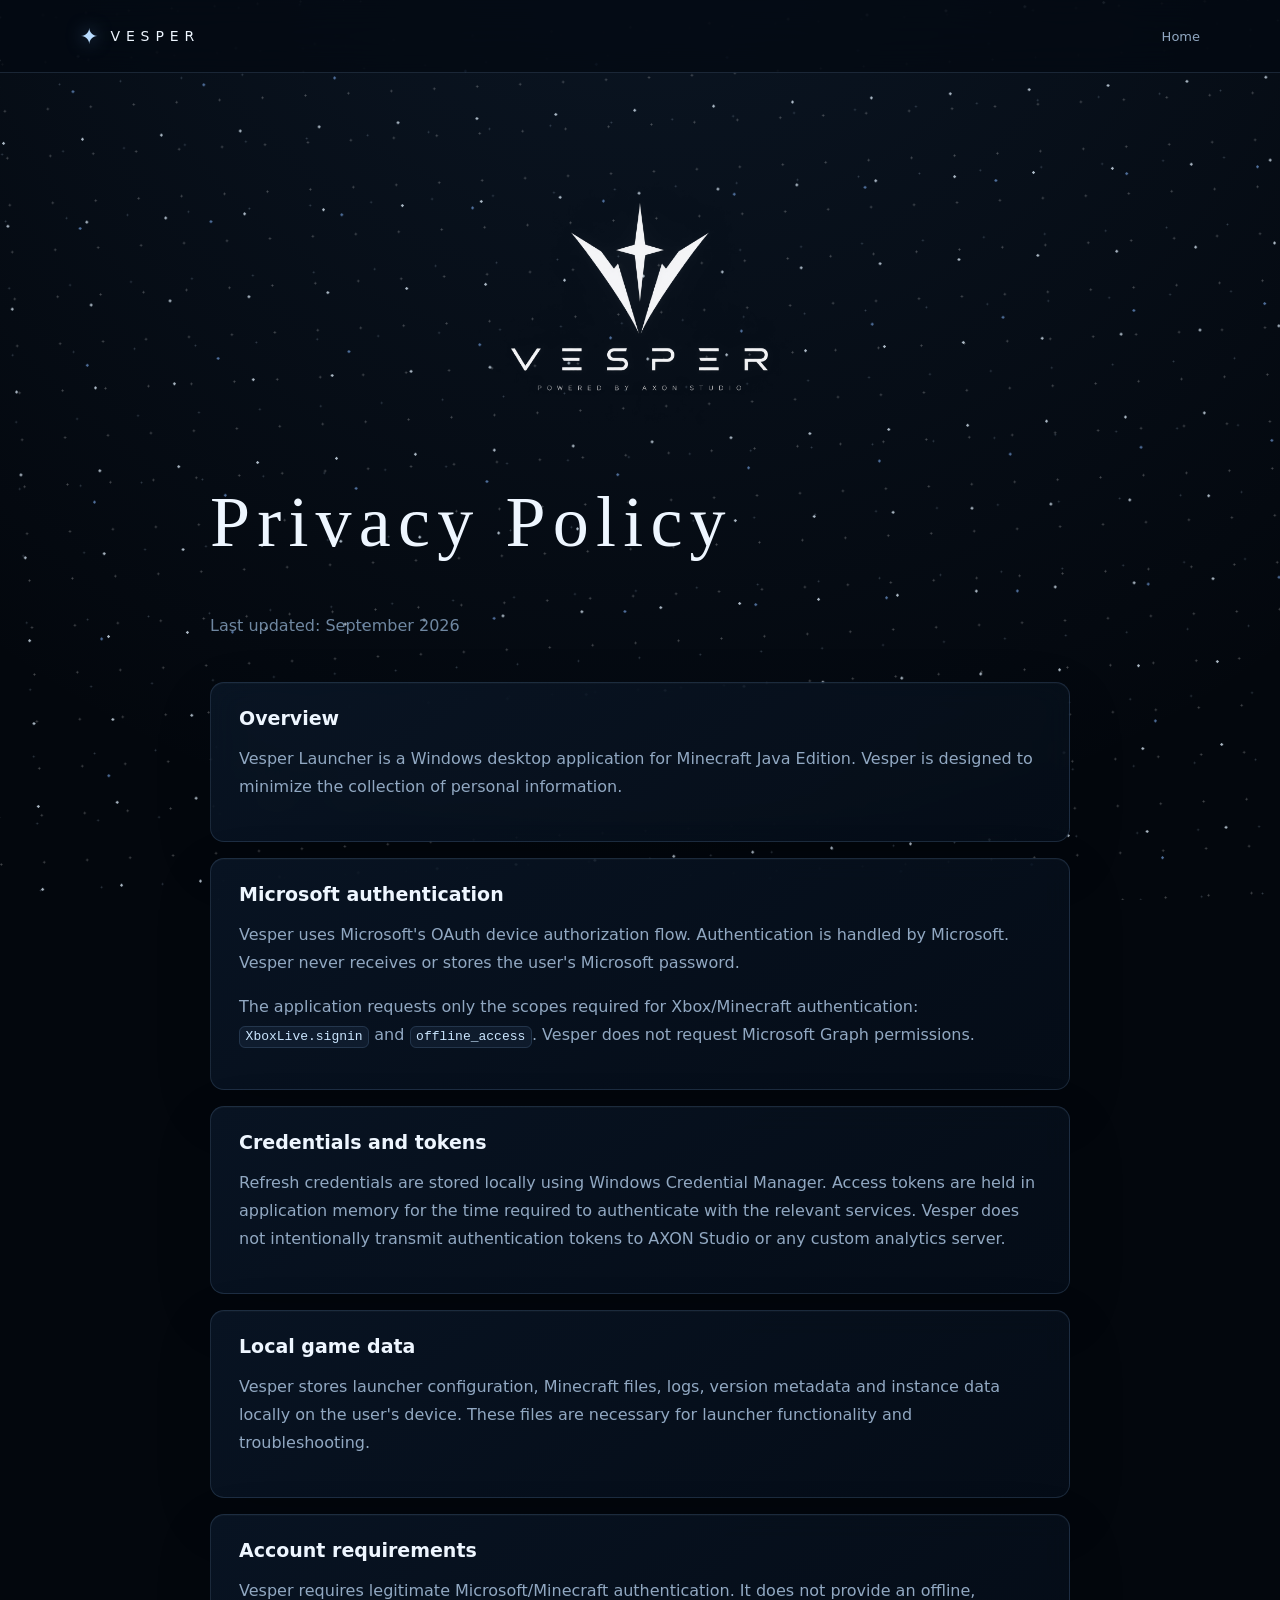
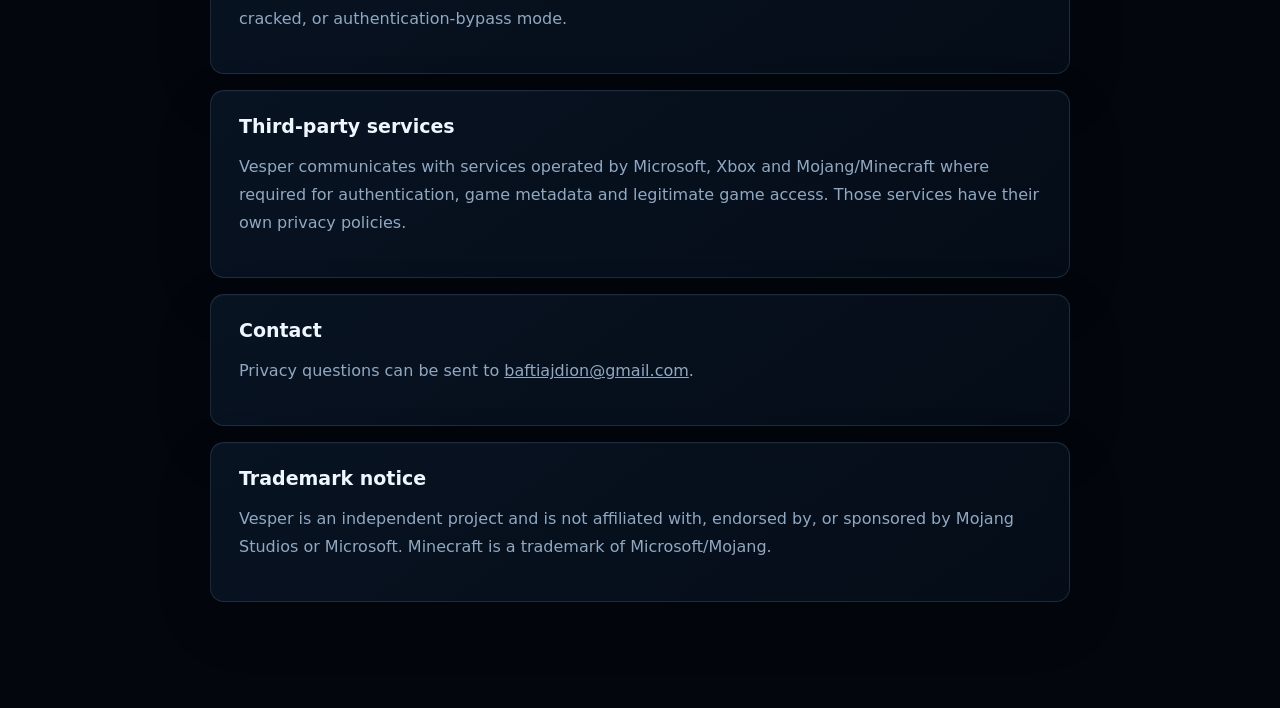
==== privacy.html @ b5c5ef1b "Launch Vesper website" ====
<!doctype html>
<html lang="en">
<head>
  <meta charset="UTF-8" />
  <meta name="viewport" content="width=device-width, initial-scale=1.0" />
  <meta name="description" content="Vesper Launcher privacy policy." />
  <title>Privacy Policy — Vesper Launcher</title>
  <link rel="stylesheet" href="styles.css" />
</head>
<body class="legal-page">
  <div class="sky" aria-hidden="true">
    <div class="stars stars-a"></div>
    <div class="stars stars-b"></div>
  </div>

  <header class="nav-wrap">
    <nav class="nav container">
      <a class="brand" href="index.html"><span class="mini-mark">✦</span><span class="brand-word">VESPER</span></a>
      <div class="links"><a href="index.html">Home</a></div>
    </nav>
  </header>

  <main class="container legal">
    <img class="legal-logo" src="assets/vesper-logo.png" alt="Vesper" />
    <h1>Privacy Policy</h1>
    <p class="updated">Last updated: September 2026</p>

    <section>
      <h2>Overview</h2>
      <p>
        Vesper Launcher is a Windows desktop application for Minecraft Java Edition.
        Vesper is designed to minimize the collection of personal information.
      </p>
    </section>

    <section>
      <h2>Microsoft authentication</h2>
      <p>
        Vesper uses Microsoft's OAuth device authorization flow. Authentication is handled by Microsoft.
        Vesper never receives or stores the user's Microsoft password.
      </p>
      <p>
        The application requests only the scopes required for Xbox/Minecraft authentication:
        <code>XboxLive.signin</code> and <code>offline_access</code>.
        Vesper does not request Microsoft Graph permissions.
      </p>
    </section>

    <section>
      <h2>Credentials and tokens</h2>
      <p>
        Refresh credentials are stored locally using Windows Credential Manager.
        Access tokens are held in application memory for the time required to authenticate with the relevant services.
        Vesper does not intentionally transmit authentication tokens to AXON Studio or any custom analytics server.
      </p>
    </section>

    <section>
      <h2>Local game data</h2>
      <p>
        Vesper stores launcher configuration, Minecraft files, logs, version metadata and instance data locally
        on the user's device. These files are necessary for launcher functionality and troubleshooting.
      </p>
    </section>

    <section>
      <h2>Account requirements</h2>
      <p>
        Vesper requires legitimate Microsoft/Minecraft authentication. It does not provide an offline,
        cracked, or authentication-bypass mode.
      </p>
    </section>

    <section>
      <h2>Third-party services</h2>
      <p>
        Vesper communicates with services operated by Microsoft, Xbox and Mojang/Minecraft where required
        for authentication, game metadata and legitimate game access. Those services have their own privacy policies.
      </p>
    </section>

    <section>
      <h2>Contact</h2>
      <p>
        Privacy questions can be sent to <a href="mailto:baftiajdion@gmail.com">baftiajdion@gmail.com</a>.
      </p>
    </section>

    <section>
      <h2>Trademark notice</h2>
      <p>
        Vesper is an independent project and is not affiliated with, endorsed by, or sponsored by Mojang Studios
        or Microsoft. Minecraft is a trademark of Microsoft/Mojang.
      </p>
    </section>
  </main>
</body>
</html>
---- styles.css ----
:root {
  --bg: #03070d;
  --panel: rgba(6, 15, 27, .74);
  --panel-2: rgba(11, 25, 43, .72);
  --line: rgba(154, 202, 255, .15);
  --text: #eef6ff;
  --muted: #91a8c2;
  --accent: #b9dcff;
}

* { box-sizing: border-box; }
html { scroll-behavior: smooth; }
body {
  margin: 0;
  min-height: 100vh;
  font-family: Inter, ui-sans-serif, system-ui, -apple-system, BlinkMacSystemFont, "Segoe UI", sans-serif;
  color: var(--text);
  background:
    radial-gradient(circle at 50% -10%, rgba(64,119,183,.18), transparent 42%),
    linear-gradient(180deg, #06101d, #03070d 58%, #020408);
}
a { color: inherit; }
code {
  padding: .15rem .35rem;
  border: 1px solid var(--line);
  border-radius: 6px;
  background: rgba(111,173,239,.07);
  color: #cbe6ff;
}
.container { width: min(1120px, calc(100% - 40px)); margin: 0 auto; }

.sky { position: fixed; inset: 0; pointer-events: none; z-index: -1; overflow: hidden; }
.stars { position:absolute; inset:-20%; transform:rotate(-3deg); }
.stars-a {
  opacity:.8;
  background-image:
    radial-gradient(circle, rgba(226,241,255,.95) 0 1px, transparent 1.5px),
    radial-gradient(circle, rgba(135,185,255,.72) 0 1px, transparent 1.5px);
  background-size:79px 83px,131px 137px;
  background-position:0 0,21px 37px;
}
.stars-b {
  opacity:.26;
  background-image:
    radial-gradient(circle, white 0 .8px, transparent 1.3px),
    radial-gradient(circle, rgba(202,228,255,.9) 0 .7px, transparent 1.2px);
  background-size:43px 47px,61px 67px;
}
.shooting-star {
  position:absolute; width:180px; height:1px; top:14%; right:17%;
  transform:rotate(-25deg);
  background:linear-gradient(90deg,transparent,#b9ddff,white);
  box-shadow:0 0 10px rgba(146,202,255,.7);
}
.mountains { position:absolute; left:0; right:0; bottom:0; }
.mountains.back {
  height:47%; opacity:.45; background:linear-gradient(180deg,#1e314b,#08111d 75%);
  clip-path:polygon(0 87%,9% 65%,16% 75%,27% 42%,36% 70%,48% 33%,56% 70%,69% 47%,79% 72%,90% 41%,100% 77%,100% 100%,0 100%);
}
.mountains.front {
  height:34%; opacity:.78; background:linear-gradient(180deg,#112036,#030810);
  clip-path:polygon(0 91%,10% 67%,18% 82%,31% 54%,40% 82%,53% 61%,62% 83%,74% 66%,83% 85%,92% 58%,100% 79%,100% 100%,0 100%);
}
.village {
  position:absolute; right:5%; bottom:13%; width:340px; height:100px; opacity:.6;
  background:
    radial-gradient(circle at 8% 76%,#ffd083 0 2px,transparent 4px),
    radial-gradient(circle at 18% 61%,#ffbd61 0 2px,transparent 4px),
    radial-gradient(circle at 33% 72%,#ffd083 0 2px,transparent 4px),
    radial-gradient(circle at 46% 52%,#ffbd61 0 2px,transparent 4px),
    radial-gradient(circle at 60% 69%,#ffd083 0 2px,transparent 4px),
    radial-gradient(circle at 76% 43%,#ffbd61 0 2px,transparent 4px),
    radial-gradient(circle at 91% 71%,#ffd083 0 2px,transparent 4px);
  filter:drop-shadow(0 0 8px rgba(255,188,86,.8));
}

.nav-wrap {
  position:sticky; top:0; z-index:5; border-bottom:1px solid var(--line);
  background:rgba(3,9,17,.72); backdrop-filter:blur(18px);
}
.nav { min-height:72px; display:flex; align-items:center; justify-content:space-between; }
.brand { display:inline-flex; align-items:center; gap:12px; text-decoration:none; }
.mini-mark { font-size:22px; color:var(--accent); text-shadow:0 0 18px rgba(133,190,255,.55); }
.brand-word { letter-spacing:.42em; font-size:14px; }
.links { display:flex; gap:28px; }
.links a { text-decoration:none; color:var(--muted); font-size:13px; }
.links a:hover { color:white; }

.hero {
  min-height:82vh; display:flex; flex-direction:column; justify-content:center; text-align:center;
  padding:70px 0 70px;
}
.hero-logo-wrap {
  width:min(720px, 94vw);
  margin:0 auto -30px;
}
.hero-logo {
  display:block;
  width:100%;
  height:auto;
  filter:drop-shadow(0 18px 50px rgba(130,180,235,.20));
}
.eyebrow { color:#7994b3; letter-spacing:.34em; font-size:11px; }
.tagline { margin:12px 0 0; font-size:18px; color:#c6d8e9; }
.intro { max-width:760px; margin:28px auto 0; line-height:1.8; color:var(--muted); }
.badges { margin-top:30px; display:flex; justify-content:center; flex-wrap:wrap; gap:10px; }
.badges span {
  border:1px solid var(--line); border-radius:999px; padding:9px 13px;
  color:#b9cee5; font-size:11px; background:rgba(8,19,33,.58); backdrop-filter:blur(10px);
}

.section { padding:76px 0; }
.section-heading { display:flex; gap:18px; align-items:baseline; margin-bottom:24px; }
.section-heading span { color:#6f8bad; font-size:11px; }
.section-heading h2 { margin:0; font-size:27px; font-weight:500; }
.grid { display:grid; grid-template-columns:repeat(2,1fr); gap:16px; }
.card,.panel,.legal section {
  border:1px solid var(--line); background:linear-gradient(145deg,var(--panel-2),var(--panel));
  box-shadow:inset 0 1px rgba(255,255,255,.025),0 20px 60px rgba(0,0,0,.12);
  backdrop-filter:blur(14px);
}
.card { min-height:180px; border-radius:16px; padding:28px; }
.card h3 { margin:0 0 12px; font-size:17px; }
.card p,.panel p,.panel li,.legal p { color:var(--muted); line-height:1.75; }
.panel { border-radius:16px; padding:30px; }
.panel ul { margin:18px 0 0; padding-left:20px; }
.small { font-size:13px; }

footer { margin-top:60px; border-top:1px solid var(--line); background:rgba(3,8,14,.72); }
.footer-inner { min-height:130px; display:flex; justify-content:space-between; align-items:center; }
.footer-inner strong,.footer-inner span { display:block; }
.footer-inner strong { letter-spacing:.32em; }
.footer-inner span { margin-top:7px; font-size:10px; color:#6d829c; }
.footer-links { display:flex; gap:22px; }
.footer-links a { color:#8da5bf; font-size:12px; text-decoration:none; }

.legal-page { background:radial-gradient(circle at 50% -10%,rgba(64,119,183,.15),transparent 42%),#03070d; }
.legal { max-width:860px; padding:90px 0; }
.legal-logo { display:block; width:min(420px,75vw); margin:0 auto -10px; }
.legal h1 { font-family:Georgia,"Times New Roman",serif; font-size:clamp(42px,7vw,72px); letter-spacing:.10em; font-weight:500; }
.updated { color:#6f87a1 !important; margin-bottom:42px; }
.legal section { margin:16px 0; border-radius:14px; padding:24px 28px; }
.legal h2 { margin:0 0 10px; font-size:19px; }

@media (max-width:760px) {
  .links { gap:14px; }
  .links a:nth-child(1) { display:none; }
  .grid { grid-template-columns:1fr; }
  .footer-inner { align-items:flex-start; flex-direction:column; justify-content:center; gap:20px; }
  .hero-logo-wrap { margin-bottom:-10px; }
}
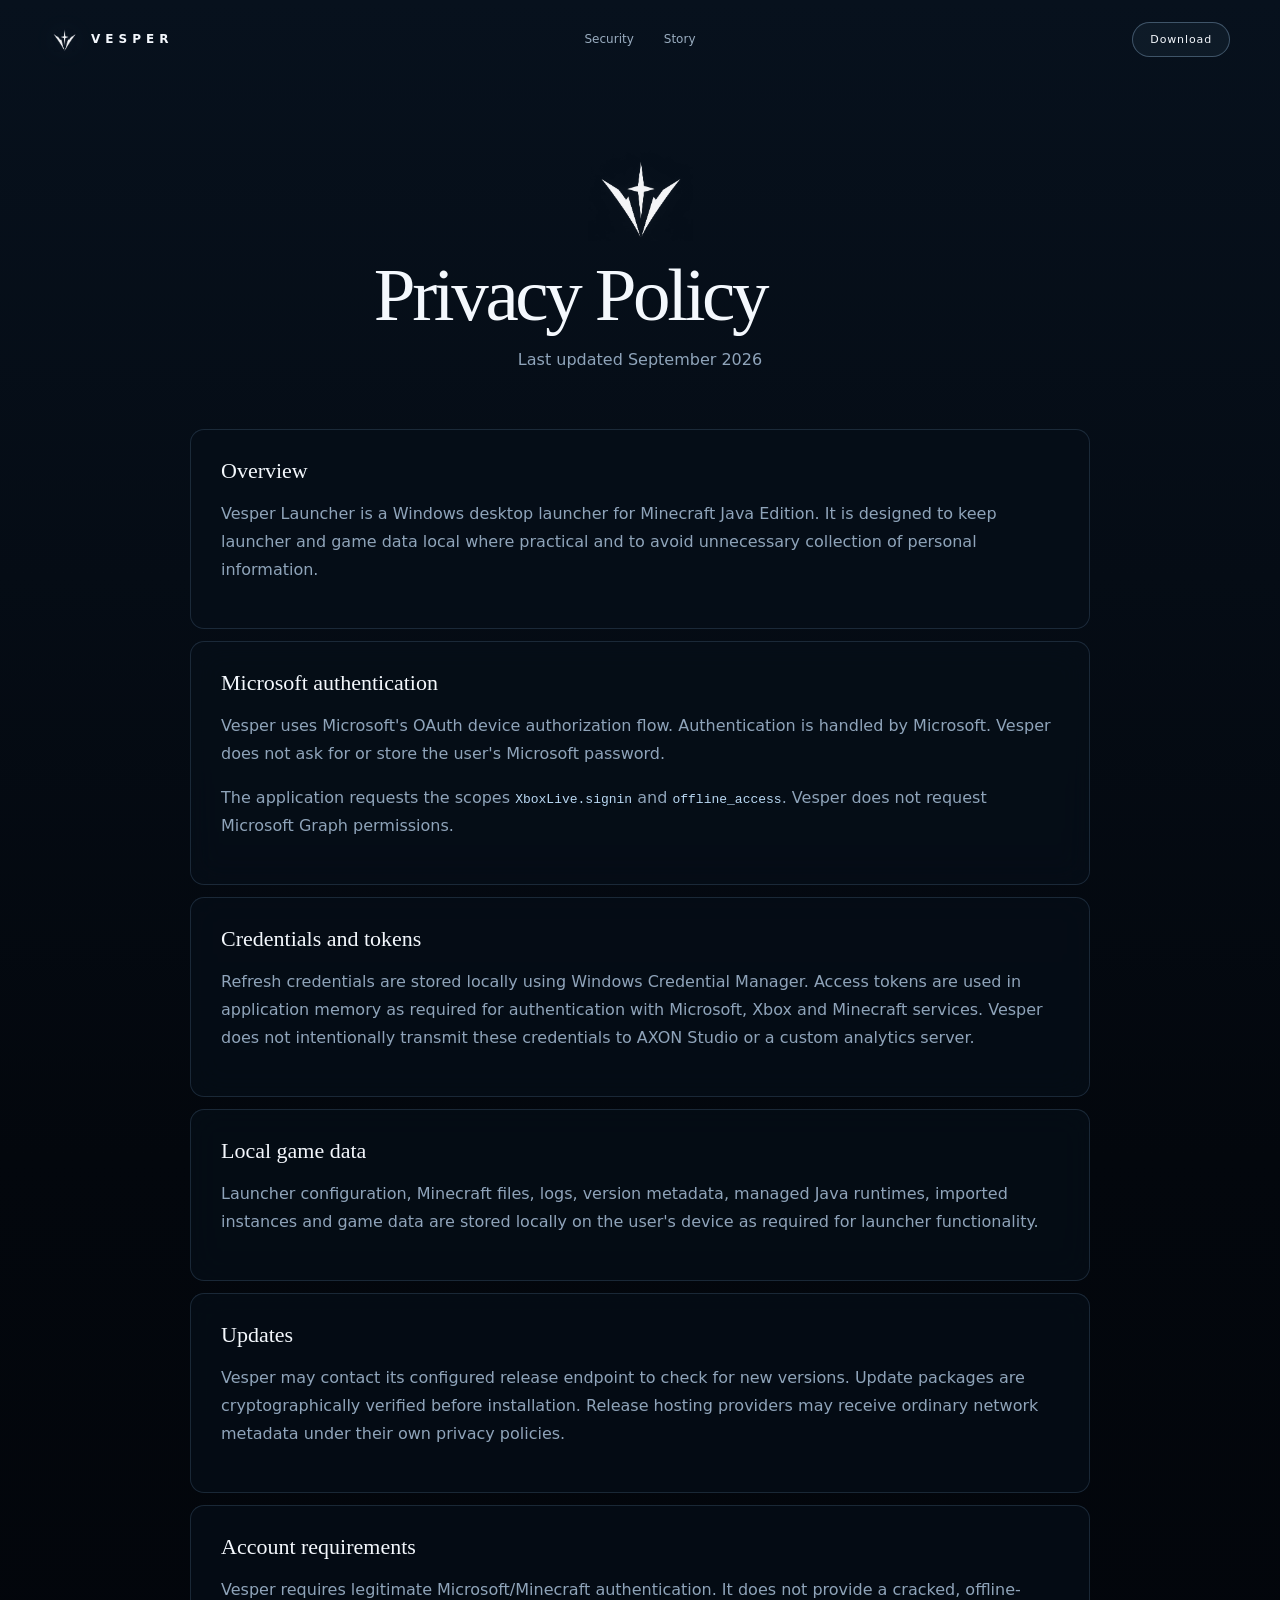
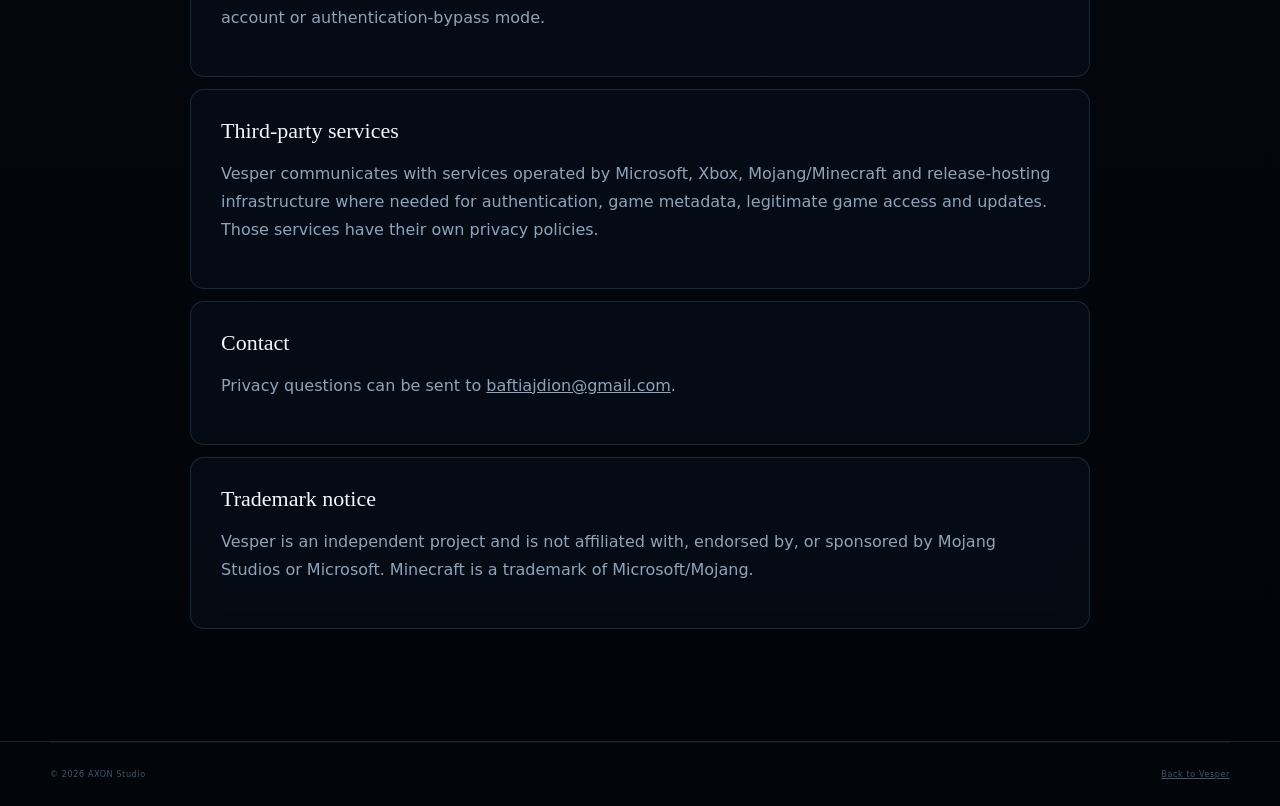
==== commit 0949c1e5: "Redesign Vesper website v3" ====
--- a/privacy.html
+++ b/privacy.html
@@ -3,96 +3,28 @@
 <head>
   <meta charset="UTF-8" />
   <meta name="viewport" content="width=device-width, initial-scale=1.0" />
+  <meta name="theme-color" content="#050a12" />
   <meta name="description" content="Vesper Launcher privacy policy." />
-  <title>Privacy Policy — Vesper Launcher</title>
+  <title>Privacy — Vesper Launcher</title>
   <link rel="stylesheet" href="styles.css" />
+  <script defer src="script.js"></script>
 </head>
 <body class="legal-page">
-  <div class="sky" aria-hidden="true">
-    <div class="stars stars-a"></div>
-    <div class="stars stars-b"></div>
-  </div>
-
-  <header class="nav-wrap">
-    <nav class="nav container">
-      <a class="brand" href="index.html"><span class="mini-mark">✦</span><span class="brand-word">VESPER</span></a>
-      <div class="links"><a href="index.html">Home</a></div>
-    </nav>
-  </header>
-
-  <main class="container legal">
-    <img class="legal-logo" src="assets/vesper-logo.png" alt="Vesper" />
-    <h1>Privacy Policy</h1>
-    <p class="updated">Last updated: September 2026</p>
-
-    <section>
-      <h2>Overview</h2>
-      <p>
-        Vesper Launcher is a Windows desktop application for Minecraft Java Edition.
-        Vesper is designed to minimize the collection of personal information.
-      </p>
-    </section>
-
-    <section>
-      <h2>Microsoft authentication</h2>
-      <p>
-        Vesper uses Microsoft's OAuth device authorization flow. Authentication is handled by Microsoft.
-        Vesper never receives or stores the user's Microsoft password.
-      </p>
-      <p>
-        The application requests only the scopes required for Xbox/Minecraft authentication:
-        <code>XboxLive.signin</code> and <code>offline_access</code>.
-        Vesper does not request Microsoft Graph permissions.
-      </p>
-    </section>
-
-    <section>
-      <h2>Credentials and tokens</h2>
-      <p>
-        Refresh credentials are stored locally using Windows Credential Manager.
-        Access tokens are held in application memory for the time required to authenticate with the relevant services.
-        Vesper does not intentionally transmit authentication tokens to AXON Studio or any custom analytics server.
-      </p>
-    </section>
-
-    <section>
-      <h2>Local game data</h2>
-      <p>
-        Vesper stores launcher configuration, Minecraft files, logs, version metadata and instance data locally
-        on the user's device. These files are necessary for launcher functionality and troubleshooting.
-      </p>
-    </section>
-
-    <section>
-      <h2>Account requirements</h2>
-      <p>
-        Vesper requires legitimate Microsoft/Minecraft authentication. It does not provide an offline,
-        cracked, or authentication-bypass mode.
-      </p>
-    </section>
-
-    <section>
-      <h2>Third-party services</h2>
-      <p>
-        Vesper communicates with services operated by Microsoft, Xbox and Mojang/Minecraft where required
-        for authentication, game metadata and legitimate game access. Those services have their own privacy policies.
-      </p>
-    </section>
-
-    <section>
-      <h2>Contact</h2>
-      <p>
-        Privacy questions can be sent to <a href="mailto:baftiajdion@gmail.com">baftiajdion@gmail.com</a>.
-      </p>
-    </section>
-
-    <section>
-      <h2>Trademark notice</h2>
-      <p>
-        Vesper is an independent project and is not affiliated with, endorsed by, or sponsored by Mojang Studios
-        or Microsoft. Minecraft is a trademark of Microsoft/Mojang.
-      </p>
-    </section>
+  <canvas id="starfield" aria-hidden="true"></canvas>
+  <div class="ambient" aria-hidden="true"><div class="aurora aurora-a"></div><div class="aurora aurora-b"></div></div>
+  <header class="nav-wrap nav-scrolled"><nav class="nav shell"><a class="brand" href="index.html"><img src="assets/vesper-mark.png" alt="" /><span>VESPER</span></a><div class="nav-links"><a href="index.html#security">Security</a><a href="index.html#story">Story</a></div><a class="nav-download" href="index.html#download">Download</a></nav></header>
+  <main class="shell legal">
+    <div class="legal-head"><img src="assets/vesper-mark.png" alt="Vesper symbol" /><h1>Privacy Policy</h1><p>Last updated September 2026</p></div>
+    <section><h2>Overview</h2><p>Vesper Launcher is a Windows desktop launcher for Minecraft Java Edition. It is designed to keep launcher and game data local where practical and to avoid unnecessary collection of personal information.</p></section>
+    <section><h2>Microsoft authentication</h2><p>Vesper uses Microsoft's OAuth device authorization flow. Authentication is handled by Microsoft. Vesper does not ask for or store the user's Microsoft password.</p><p>The application requests the scopes <code>XboxLive.signin</code> and <code>offline_access</code>. Vesper does not request Microsoft Graph permissions.</p></section>
+    <section><h2>Credentials and tokens</h2><p>Refresh credentials are stored locally using Windows Credential Manager. Access tokens are used in application memory as required for authentication with Microsoft, Xbox and Minecraft services. Vesper does not intentionally transmit these credentials to AXON Studio or a custom analytics server.</p></section>
+    <section><h2>Local game data</h2><p>Launcher configuration, Minecraft files, logs, version metadata, managed Java runtimes, imported instances and game data are stored locally on the user's device as required for launcher functionality.</p></section>
+    <section><h2>Updates</h2><p>Vesper may contact its configured release endpoint to check for new versions. Update packages are cryptographically verified before installation. Release hosting providers may receive ordinary network metadata under their own privacy policies.</p></section>
+    <section><h2>Account requirements</h2><p>Vesper requires legitimate Microsoft/Minecraft authentication. It does not provide a cracked, offline-account or authentication-bypass mode.</p></section>
+    <section><h2>Third-party services</h2><p>Vesper communicates with services operated by Microsoft, Xbox, Mojang/Minecraft and release-hosting infrastructure where needed for authentication, game metadata, legitimate game access and updates. Those services have their own privacy policies.</p></section>
+    <section><h2>Contact</h2><p>Privacy questions can be sent to <a href="mailto:baftiajdion@gmail.com">baftiajdion@gmail.com</a>.</p></section>
+    <section><h2>Trademark notice</h2><p>Vesper is an independent project and is not affiliated with, endorsed by, or sponsored by Mojang Studios or Microsoft. Minecraft is a trademark of Microsoft/Mojang.</p></section>
   </main>
+  <footer><div class="shell footer-bottom"><span>© 2026 AXON Studio</span><span><a href="index.html">Back to Vesper</a></span></div></footer>
 </body>
 </html>
--- a/styles.css
+++ b/styles.css
@@ -1,151 +1,236 @@
 :root {
-  --bg: #03070d;
-  --panel: rgba(6, 15, 27, .74);
-  --panel-2: rgba(11, 25, 43, .72);
-  --line: rgba(154, 202, 255, .15);
-  --text: #eef6ff;
-  --muted: #91a8c2;
-  --accent: #b9dcff;
-}
-
+  --bg: #02050a;
+  --bg2: #07101d;
+  --panel: rgba(7, 15, 27, .78);
+  --panel2: rgba(11, 25, 43, .66);
+  --line: rgba(151, 201, 255, .15);
+  --line-bright: rgba(176, 218, 255, .30);
+  --text: #f4f8fd;
+  --muted: #8fa4ba;
+  --muted2: #62778f;
+  --ice: #cde9ff;
+  --accent: #9dcfff;
+  --warm: #c8a46c;
+  --shadow: 0 30px 100px rgba(0,0,0,.35);
+}
 * { box-sizing: border-box; }
-html { scroll-behavior: smooth; }
-body {
-  margin: 0;
-  min-height: 100vh;
-  font-family: Inter, ui-sans-serif, system-ui, -apple-system, BlinkMacSystemFont, "Segoe UI", sans-serif;
-  color: var(--text);
-  background:
-    radial-gradient(circle at 50% -10%, rgba(64,119,183,.18), transparent 42%),
-    linear-gradient(180deg, #06101d, #03070d 58%, #020408);
-}
-a { color: inherit; }
-code {
-  padding: .15rem .35rem;
-  border: 1px solid var(--line);
-  border-radius: 6px;
-  background: rgba(111,173,239,.07);
-  color: #cbe6ff;
-}
-.container { width: min(1120px, calc(100% - 40px)); margin: 0 auto; }
-
-.sky { position: fixed; inset: 0; pointer-events: none; z-index: -1; overflow: hidden; }
-.stars { position:absolute; inset:-20%; transform:rotate(-3deg); }
-.stars-a {
-  opacity:.8;
-  background-image:
-    radial-gradient(circle, rgba(226,241,255,.95) 0 1px, transparent 1.5px),
-    radial-gradient(circle, rgba(135,185,255,.72) 0 1px, transparent 1.5px);
-  background-size:79px 83px,131px 137px;
-  background-position:0 0,21px 37px;
-}
-.stars-b {
-  opacity:.26;
-  background-image:
-    radial-gradient(circle, white 0 .8px, transparent 1.3px),
-    radial-gradient(circle, rgba(202,228,255,.9) 0 .7px, transparent 1.2px);
-  background-size:43px 47px,61px 67px;
-}
-.shooting-star {
-  position:absolute; width:180px; height:1px; top:14%; right:17%;
-  transform:rotate(-25deg);
-  background:linear-gradient(90deg,transparent,#b9ddff,white);
-  box-shadow:0 0 10px rgba(146,202,255,.7);
-}
-.mountains { position:absolute; left:0; right:0; bottom:0; }
-.mountains.back {
-  height:47%; opacity:.45; background:linear-gradient(180deg,#1e314b,#08111d 75%);
-  clip-path:polygon(0 87%,9% 65%,16% 75%,27% 42%,36% 70%,48% 33%,56% 70%,69% 47%,79% 72%,90% 41%,100% 77%,100% 100%,0 100%);
-}
-.mountains.front {
-  height:34%; opacity:.78; background:linear-gradient(180deg,#112036,#030810);
-  clip-path:polygon(0 91%,10% 67%,18% 82%,31% 54%,40% 82%,53% 61%,62% 83%,74% 66%,83% 85%,92% 58%,100% 79%,100% 100%,0 100%);
-}
-.village {
-  position:absolute; right:5%; bottom:13%; width:340px; height:100px; opacity:.6;
-  background:
-    radial-gradient(circle at 8% 76%,#ffd083 0 2px,transparent 4px),
-    radial-gradient(circle at 18% 61%,#ffbd61 0 2px,transparent 4px),
-    radial-gradient(circle at 33% 72%,#ffd083 0 2px,transparent 4px),
-    radial-gradient(circle at 46% 52%,#ffbd61 0 2px,transparent 4px),
-    radial-gradient(circle at 60% 69%,#ffd083 0 2px,transparent 4px),
-    radial-gradient(circle at 76% 43%,#ffbd61 0 2px,transparent 4px),
-    radial-gradient(circle at 91% 71%,#ffd083 0 2px,transparent 4px);
-  filter:drop-shadow(0 0 8px rgba(255,188,86,.8));
-}
-
-.nav-wrap {
-  position:sticky; top:0; z-index:5; border-bottom:1px solid var(--line);
-  background:rgba(3,9,17,.72); backdrop-filter:blur(18px);
-}
-.nav { min-height:72px; display:flex; align-items:center; justify-content:space-between; }
-.brand { display:inline-flex; align-items:center; gap:12px; text-decoration:none; }
-.mini-mark { font-size:22px; color:var(--accent); text-shadow:0 0 18px rgba(133,190,255,.55); }
-.brand-word { letter-spacing:.42em; font-size:14px; }
-.links { display:flex; gap:28px; }
-.links a { text-decoration:none; color:var(--muted); font-size:13px; }
-.links a:hover { color:white; }
-
-.hero {
-  min-height:82vh; display:flex; flex-direction:column; justify-content:center; text-align:center;
-  padding:70px 0 70px;
-}
-.hero-logo-wrap {
-  width:min(720px, 94vw);
-  margin:0 auto -30px;
-}
-.hero-logo {
-  display:block;
-  width:100%;
-  height:auto;
-  filter:drop-shadow(0 18px 50px rgba(130,180,235,.20));
-}
-.eyebrow { color:#7994b3; letter-spacing:.34em; font-size:11px; }
-.tagline { margin:12px 0 0; font-size:18px; color:#c6d8e9; }
-.intro { max-width:760px; margin:28px auto 0; line-height:1.8; color:var(--muted); }
-.badges { margin-top:30px; display:flex; justify-content:center; flex-wrap:wrap; gap:10px; }
-.badges span {
-  border:1px solid var(--line); border-radius:999px; padding:9px 13px;
-  color:#b9cee5; font-size:11px; background:rgba(8,19,33,.58); backdrop-filter:blur(10px);
-}
-
-.section { padding:76px 0; }
-.section-heading { display:flex; gap:18px; align-items:baseline; margin-bottom:24px; }
-.section-heading span { color:#6f8bad; font-size:11px; }
-.section-heading h2 { margin:0; font-size:27px; font-weight:500; }
-.grid { display:grid; grid-template-columns:repeat(2,1fr); gap:16px; }
-.card,.panel,.legal section {
-  border:1px solid var(--line); background:linear-gradient(145deg,var(--panel-2),var(--panel));
-  box-shadow:inset 0 1px rgba(255,255,255,.025),0 20px 60px rgba(0,0,0,.12);
-  backdrop-filter:blur(14px);
-}
-.card { min-height:180px; border-radius:16px; padding:28px; }
-.card h3 { margin:0 0 12px; font-size:17px; }
-.card p,.panel p,.panel li,.legal p { color:var(--muted); line-height:1.75; }
-.panel { border-radius:16px; padding:30px; }
-.panel ul { margin:18px 0 0; padding-left:20px; }
-.small { font-size:13px; }
-
-footer { margin-top:60px; border-top:1px solid var(--line); background:rgba(3,8,14,.72); }
-.footer-inner { min-height:130px; display:flex; justify-content:space-between; align-items:center; }
-.footer-inner strong,.footer-inner span { display:block; }
-.footer-inner strong { letter-spacing:.32em; }
-.footer-inner span { margin-top:7px; font-size:10px; color:#6d829c; }
-.footer-links { display:flex; gap:22px; }
-.footer-links a { color:#8da5bf; font-size:12px; text-decoration:none; }
-
-.legal-page { background:radial-gradient(circle at 50% -10%,rgba(64,119,183,.15),transparent 42%),#03070d; }
-.legal { max-width:860px; padding:90px 0; }
-.legal-logo { display:block; width:min(420px,75vw); margin:0 auto -10px; }
-.legal h1 { font-family:Georgia,"Times New Roman",serif; font-size:clamp(42px,7vw,72px); letter-spacing:.10em; font-weight:500; }
-.updated { color:#6f87a1 !important; margin-bottom:42px; }
-.legal section { margin:16px 0; border-radius:14px; padding:24px 28px; }
-.legal h2 { margin:0 0 10px; font-size:19px; }
-
-@media (max-width:760px) {
-  .links { gap:14px; }
-  .links a:nth-child(1) { display:none; }
-  .grid { grid-template-columns:1fr; }
-  .footer-inner { align-items:flex-start; flex-direction:column; justify-content:center; gap:20px; }
-  .hero-logo-wrap { margin-bottom:-10px; }
-}
+html { scroll-behavior: smooth; background: var(--bg); }
+body { margin:0; min-height:100vh; color:var(--text); background:linear-gradient(180deg,#07111d 0,#03070d 48%,#020409 100%); font-family:Inter,ui-sans-serif,system-ui,-apple-system,BlinkMacSystemFont,"Segoe UI",sans-serif; overflow-x:hidden; }
+a { color:inherit; }
+button,a { -webkit-tap-highlight-color: transparent; }
+::selection { background:rgba(158,207,255,.22); color:white; }
+.shell { width:min(1180px,calc(100% - 48px)); margin:0 auto; }
+#starfield { position:fixed; inset:0; z-index:-5; pointer-events:none; }
+.ambient { position:fixed; inset:0; z-index:-6; overflow:hidden; pointer-events:none; background:radial-gradient(ellipse at 50% 10%,rgba(37,78,127,.27),transparent 47%),linear-gradient(180deg,#07111d,#03070d 58%,#020409); }
+.ambient::after { content:""; position:absolute; inset:0; opacity:.12; background-image:url("data:image/svg+xml,%3Csvg viewBox='0 0 180 180' xmlns='http://www.w3.org/2000/svg'%3E%3Cfilter id='n'%3E%3CfeTurbulence type='fractalNoise' baseFrequency='.9' numOctaves='4' stitchTiles='stitch'/%3E%3C/filter%3E%3Crect width='100%25' height='100%25' filter='url(%23n)' opacity='.35'/%3E%3C/svg%3E"); mix-blend-mode:soft-light; }
+.aurora { position:absolute; width:75vw; height:60vh; filter:blur(90px); opacity:.12; border-radius:50%; transform:rotate(-12deg); }
+.aurora-a { top:-30vh; left:-12vw; background:#4d7fac; animation:drift 16s ease-in-out infinite alternate; }
+.aurora-b { top:-25vh; right:-25vw; background:#153d69; animation:drift 21s ease-in-out infinite alternate-reverse; }
+.horizon-glow { position:absolute; left:0; right:0; bottom:0; height:28vh; background:radial-gradient(ellipse at 76% 90%,rgba(174,124,61,.10),transparent 28%),linear-gradient(180deg,transparent,#020408); }
+.mountain { position:absolute; left:-3%; right:-3%; bottom:-1px; transform-origin:center bottom; }
+.mountain-back { height:31vh; opacity:.34; background:linear-gradient(180deg,#172b43,#07101b 75%); clip-path:polygon(0 100%,0 76%,7% 65%,12% 71%,21% 45%,29% 72%,38% 57%,46% 75%,55% 39%,63% 70%,72% 51%,81% 73%,91% 44%,100% 72%,100% 100%); }
+.mountain-front { height:21vh; opacity:.82; background:linear-gradient(180deg,#0d1b2b,#02050a 74%); clip-path:polygon(0 100%,0 73%,12% 46%,20% 72%,32% 54%,42% 79%,53% 45%,64% 74%,77% 56%,86% 77%,94% 55%,100% 69%,100% 100%); }
+@keyframes drift { to { transform:translate3d(7vw,4vh,0) rotate(-6deg) scale(1.08); } }
+
+.nav-wrap { position:fixed; inset:0 0 auto; z-index:30; border-bottom:1px solid transparent; transition:.35s ease; }
+.nav-wrap.nav-scrolled { border-color:var(--line); background:rgba(2,7,13,.76); backdrop-filter:blur(22px) saturate(125%); box-shadow:0 15px 50px rgba(0,0,0,.16); }
+.nav { height:78px; display:grid; grid-template-columns:1fr auto 1fr; align-items:center; }
+.brand { display:flex; align-items:center; gap:12px; text-decoration:none; width:max-content; }
+.brand img { width:29px; height:29px; object-fit:contain; filter:drop-shadow(0 0 13px rgba(177,220,255,.22)); }
+.brand span { font-size:12px; letter-spacing:.42em; font-weight:600; }
+.nav-links { display:flex; gap:30px; }
+.nav-links a { color:#9aadc0; text-decoration:none; font-size:12px; transition:.2s ease; }
+.nav-links a:hover { color:white; }
+.nav-download { justify-self:end; text-decoration:none; font-size:11px; letter-spacing:.08em; padding:10px 17px; border:1px solid var(--line-bright); border-radius:999px; background:rgba(151,204,255,.05); }
+
+.hero { position:relative; min-height:100svh; padding:145px 0 100px; display:grid; grid-template-columns:1.05fr .95fr; gap:52px; align-items:center; }
+.hero::before { content:""; position:absolute; left:48%; top:13%; width:1px; height:63%; background:linear-gradient(180deg,transparent,rgba(159,208,255,.11),transparent); }
+.hero-copy { position:relative; z-index:2; }
+.kicker,.section-index { margin:0 0 23px; color:#748ba4; font-size:10px; letter-spacing:.28em; font-weight:600; }
+.kicker span { display:inline-block; width:28px; height:1px; vertical-align:middle; margin-right:10px; background:#93bce3; box-shadow:0 0 10px rgba(147,188,227,.6); }
+h1 { margin:0; max-width:760px; font-family:Georgia,"Times New Roman",serif; font-size:clamp(56px,6.5vw,98px); line-height:.93; letter-spacing:-.045em; font-weight:400; }
+h1 em { font-weight:400; color:#a9bfd5; font-style:italic; }
+.hero-lead { max-width:650px; margin:30px 0 0; color:var(--muted); font-size:16px; line-height:1.8; }
+.hero-actions { display:flex; gap:12px; flex-wrap:wrap; margin-top:36px; }
+.button { display:inline-flex; align-items:center; justify-content:center; gap:12px; min-height:48px; padding:0 22px; border-radius:10px; text-decoration:none; font-size:12px; font-weight:650; letter-spacing:.025em; transition:transform .22s ease, border-color .22s ease, background .22s ease, box-shadow .22s ease; }
+.button svg { width:17px; height:17px; fill:none; stroke:currentColor; stroke-width:1.7; stroke-linecap:round; stroke-linejoin:round; }
+.button-primary { color:#06101b; background:linear-gradient(135deg,#eef8ff,#a9d7ff); box-shadow:0 14px 38px rgba(118,183,237,.16); }
+.button-primary:hover:not(.is-disabled) { transform:translateY(-2px); box-shadow:0 18px 46px rgba(118,183,237,.24); }
+.button-ghost { color:#c0d2e2; border:1px solid var(--line-bright); background:rgba(8,18,31,.48); backdrop-filter:blur(12px); }
+.button-ghost:hover { transform:translateY(-2px); border-color:rgba(204,231,255,.5); }
+.button.is-disabled { cursor:not-allowed; color:#788b9d; background:#101a24; box-shadow:none; opacity:.76; }
+.release-line { margin-top:19px; display:flex; align-items:center; gap:8px; color:#6f8398; font-size:10px; letter-spacing:.03em; }
+.release-line strong { color:#a9bfd4; font-weight:600; }
+.status-dot { width:5px; height:5px; border-radius:50%; background:#91c7f7; box-shadow:0 0 14px #91c7f7; }
+.hero-brand { --px:0px; --py:0px; position:relative; min-height:590px; display:flex; flex-direction:column; align-items:center; justify-content:center; transform:translate3d(var(--px),var(--py),0); transition:transform .25s ease-out; }
+.hero-mark { position:relative; z-index:2; width:min(425px,80%); margin-bottom:-56px; filter:drop-shadow(0 30px 44px rgba(139,186,228,.14)); }
+.hero-word { position:relative; z-index:3; font-size:clamp(38px,4.5vw,72px); letter-spacing:.30em; transform:translateX(.15em); font-weight:300; color:#edf7ff; text-shadow:0 0 34px rgba(180,222,255,.17); }
+.hero-studio { position:relative; z-index:3; margin-top:14px; font-size:8px; letter-spacing:.46em; color:#667f97; transform:translateX(.23em); }
+.brand-glow { position:absolute; inset:15% 3% 13%; background:radial-gradient(circle,rgba(100,162,220,.13),transparent 57%); filter:blur(20px); }
+.brand-orbit { position:absolute; border:1px solid rgba(148,198,242,.09); border-radius:50%; }
+.orbit-one { width:520px; height:520px; transform:rotate(21deg) scaleY(.48); }
+.orbit-two { width:610px; height:610px; transform:rotate(-22deg) scaleY(.38); opacity:.45; }
+.scroll-cue { position:absolute; bottom:24px; left:0; display:flex; align-items:center; gap:12px; color:#536b82; font-size:8px; letter-spacing:.3em; }
+.scroll-cue i { display:block; width:55px; height:1px; background:linear-gradient(90deg,#6384a4,transparent); }
+
+.signal-strip { overflow:hidden; border-top:1px solid var(--line); border-bottom:1px solid var(--line); background:rgba(5,12,21,.65); backdrop-filter:blur(14px); }
+.signal-track { width:max-content; min-height:54px; display:flex; align-items:center; gap:28px; animation:ticker 35s linear infinite; color:#8ba3ba; font-size:9px; letter-spacing:.2em; }
+.signal-track span { white-space:nowrap; }
+.signal-track i { color:#7faed7; font-style:normal; opacity:.65; }
+@keyframes ticker { from { transform:translateX(0); } to { transform:translateX(-50%); } }
+
+.section { padding:130px 0; }
+.section-intro { display:grid; grid-template-columns:170px minmax(0,620px); column-gap:28px; align-items:start; margin-bottom:54px; }
+.section-intro .section-index { grid-row:1 / span 2; margin-top:10px; }
+.section-intro h2,.story h2,.download-inner h2 { margin:0; font-family:Georgia,"Times New Roman",serif; font-size:clamp(43px,5.4vw,76px); line-height:1; font-weight:400; letter-spacing:-.035em; }
+.section-intro > p:last-child { margin:22px 0 0; max-width:600px; color:var(--muted); line-height:1.75; }
+.feature-grid { display:grid; grid-template-columns:repeat(2,minmax(0,1fr)); gap:14px; }
+.feature { position:relative; min-height:360px; padding:36px; overflow:hidden; border:1px solid var(--line); border-radius:18px; background:linear-gradient(145deg,rgba(12,27,45,.72),rgba(4,10,18,.76)); box-shadow:inset 0 1px rgba(255,255,255,.02),var(--shadow); backdrop-filter:blur(18px); }
+.feature::after { content:""; position:absolute; width:260px; height:260px; right:-120px; bottom:-130px; background:radial-gradient(circle,rgba(111,178,234,.08),transparent 67%); }
+.feature-wide { grid-column:1 / -1; min-height:330px; display:grid; grid-template-columns:1.2fr .8fr; align-items:center; gap:30px; }
+.feature-number { position:absolute; right:24px; top:20px; color:#344b63; font-family:Georgia,serif; font-size:43px; font-style:italic; }
+.feature-label { margin:0 0 16px; color:#68839e; font-size:9px; letter-spacing:.26em; }
+.feature h3 { margin:0 0 17px; max-width:620px; font-family:Georgia,"Times New Roman",serif; font-size:32px; font-weight:400; }
+.feature p { max-width:660px; margin:0; color:var(--muted); line-height:1.75; }
+.runtime-visual { justify-self:end; width:min(390px,100%); display:grid; grid-template-columns:1fr 1fr; border:1px solid var(--line); border-radius:14px; overflow:hidden; background:#050b13; }
+.runtime-visual span,.runtime-visual b { padding:16px 18px; border-bottom:1px solid rgba(150,200,245,.09); font-size:11px; }
+.runtime-visual span { color:#8198af; }
+.runtime-visual b { text-align:right; color:#c4ddf4; letter-spacing:.08em; }
+.runtime-visual i { grid-column:1 / -1; padding:11px 18px; color:#8eb6da; font-size:8px; letter-spacing:.25em; font-style:normal; background:linear-gradient(90deg,rgba(99,159,213,.11),transparent); }
+.micro-list { display:flex; flex-wrap:wrap; gap:7px; margin-top:28px; }
+.micro-list span { padding:7px 10px; border:1px solid var(--line); border-radius:7px; color:#8198af; font-size:9px; }
+.hash-line { position:absolute; left:36px; bottom:34px; display:flex; align-items:center; gap:10px; color:#7895ae; font-size:9px; letter-spacing:.18em; }
+.hash-line i { width:7px; height:7px; border:1px solid #9dcaff; border-radius:50%; box-shadow:0 0 10px rgba(157,202,255,.35); }
+.feature-cold { background:linear-gradient(135deg,rgba(10,29,47,.84),rgba(4,10,18,.81)); }
+.update-visual { justify-self:end; width:min(400px,100%); display:flex; align-items:center; gap:25px; padding:27px; border:1px solid var(--line); border-radius:14px; background:rgba(3,9,16,.72); }
+.update-ring { width:82px; height:82px; display:grid; place-items:center; border-radius:50%; border:1px solid rgba(148,203,250,.3); box-shadow:inset 0 0 30px rgba(98,166,224,.1),0 0 45px rgba(98,166,224,.05); }
+.update-ring span { font-family:Georgia,serif; font-size:31px; color:#d9eeff; }
+.update-visual small,.update-visual strong,.update-visual em { display:block; }
+.update-visual small { color:#5d7690; font-size:8px; letter-spacing:.2em; }
+.update-visual strong { margin-top:8px; font-size:14px; letter-spacing:.18em; color:#cce7ff; }
+.update-visual em { margin-top:5px; color:#607890; font-size:10px; font-style:normal; }
+
+.story { display:grid; grid-template-columns:.78fr 1.22fr; gap:90px; align-items:center; }
+.story-logo { position:relative; min-height:580px; display:flex; align-items:center; justify-content:center; }
+.story-logo img { width:min(430px,92%); filter:drop-shadow(0 30px 55px rgba(112,172,224,.13)); }
+.story-beam { position:absolute; width:1px; height:75%; background:linear-gradient(transparent,rgba(168,215,255,.16),transparent); box-shadow:0 0 28px rgba(134,193,242,.08); }
+.story h2 { max-width:800px; }
+.story-lead { margin-top:28px !important; color:#c2d1df !important; font-size:18px; }
+.story-copy > p:not(.section-index) { color:var(--muted); line-height:1.8; }
+.timeline { margin-top:43px; border-top:1px solid var(--line); }
+.timeline > div { display:grid; grid-template-columns:62px 1fr; gap:18px; padding:20px 0; border-bottom:1px solid var(--line); }
+.timeline time { color:#506c87; font-family:Georgia,serif; font-size:16px; font-style:italic; }
+.timeline b,.timeline small { display:block; }
+.timeline b { font-size:13px; font-weight:600; }
+.timeline small { margin-top:6px; color:#758ba1; line-height:1.55; }
+.quote-section { padding:120px 0; text-align:center; border-top:1px solid var(--line); border-bottom:1px solid var(--line); background:linear-gradient(90deg,rgba(7,17,29,.8),rgba(16,35,54,.55),rgba(7,17,29,.8)); }
+.quote-section p { max-width:930px; margin:0 auto; font-family:Georgia,"Times New Roman",serif; font-size:clamp(30px,4vw,54px); line-height:1.2; color:#dcebf7; font-style:italic; }
+.quote-section span { display:block; margin-top:27px; color:#637e99; font-size:9px; letter-spacing:.3em; }
+
+.security-layout { display:grid; grid-template-columns:.9fr 1.1fr; gap:16px; }
+.security-main { min-height:450px; padding:42px; border:1px solid var(--line); border-radius:18px; background:radial-gradient(circle at 18% 20%,rgba(97,161,217,.13),transparent 34%),rgba(5,12,21,.72); }
+.security-mark { font-size:38px; color:#b8dcfa; text-shadow:0 0 30px rgba(154,208,250,.3); }
+.security-main h3 { max-width:520px; margin:110px 0 20px; font-family:Georgia,"Times New Roman",serif; font-size:34px; font-weight:400; }
+.security-main p { color:var(--muted); line-height:1.7; }
+.security-list { border:1px solid var(--line); border-radius:18px; overflow:hidden; background:rgba(4,10,18,.7); }
+.security-list article { min-height:112px; display:grid; grid-template-columns:55px 1fr; gap:18px; align-items:start; padding:25px 28px; border-bottom:1px solid var(--line); }
+.security-list article:last-child { border-bottom:0; }
+.security-list b { color:#506a83; font-family:Georgia,serif; font-style:italic; font-weight:400; }
+.security-list strong,.security-list small { display:block; }
+.security-list strong { font-size:13px; }
+.security-list small { margin-top:8px; color:#758ba1; line-height:1.55; }
+
+.roadmap-grid { display:grid; grid-template-columns:repeat(3,1fr); gap:14px; }
+.roadmap-grid article { min-height:275px; padding:30px; border-top:1px solid var(--line-bright); border-bottom:1px solid var(--line); background:linear-gradient(180deg,rgba(8,18,30,.65),rgba(3,8,14,.42)); }
+.phase { display:inline-flex; padding:6px 8px; border:1px solid var(--line); border-radius:6px; color:#67829b; font-size:8px; letter-spacing:.18em; }
+.phase.live { color:#b9daf6; border-color:rgba(150,205,250,.28); background:rgba(115,177,230,.06); }
+.roadmap-grid h3 { margin:75px 0 13px; font-family:Georgia,serif; font-size:25px; font-weight:400; }
+.roadmap-grid p { color:var(--muted); line-height:1.65; }
+
+.download-section { position:relative; padding:170px 0; overflow:hidden; border-top:1px solid var(--line); background:#02060b; text-align:center; }
+.download-glow { position:absolute; inset:0; background:radial-gradient(circle at 50% 45%,rgba(78,143,201,.14),transparent 28%); }
+.download-inner { position:relative; }
+.download-inner img { width:160px; margin-bottom:-15px; filter:drop-shadow(0 20px 32px rgba(105,174,229,.16)); }
+.download-inner .section-index { margin-top:0; }
+.download-inner h2 { max-width:850px; margin:0 auto; }
+.download-inner > p:not(.section-index) { max-width:650px; margin:24px auto 32px; color:var(--muted); line-height:1.7; }
+.button-big { min-height:58px; padding:0 28px; font-size:13px; }
+.download-meta { display:flex; align-items:center; justify-content:center; flex-wrap:wrap; gap:10px; margin-top:22px; color:#5d748b; font-size:9px; letter-spacing:.08em; }
+.download-meta i { width:3px; height:3px; border-radius:50%; background:#415b74; }
+
+footer { border-top:1px solid var(--line); background:#02050a; }
+.footer-grid { min-height:260px; display:grid; grid-template-columns:1.6fr .6fr .6fr 1.2fr; gap:40px; align-items:start; padding-top:65px; }
+.footer-brand { display:flex; align-items:center; gap:13px; }
+.footer-brand img { width:40px; }
+.footer-brand strong,.footer-brand span { display:block; }
+.footer-brand strong { font-size:13px; letter-spacing:.32em; }
+.footer-brand span { margin-top:6px; color:#52677d; font-size:7px; letter-spacing:.24em; }
+.footer-col { display:flex; flex-direction:column; gap:10px; }
+.footer-col b { margin-bottom:5px; color:#a9bacb; font-size:10px; }
+.footer-col a { color:#61778d; font-size:10px; text-decoration:none; }
+.footer-col a:hover { color:#b6cce0; }
+.footer-note { color:#52677d; font-size:9px; line-height:1.7; }
+.footer-bottom { min-height:64px; display:flex; align-items:center; justify-content:space-between; border-top:1px solid rgba(151,201,255,.08); color:#40576d; font-size:8px; letter-spacing:.08em; }
+
+[data-reveal] { opacity:0; transform:translateY(24px); transition:opacity .85s cubic-bezier(.2,.7,.2,1),transform .85s cubic-bezier(.2,.7,.2,1); }
+[data-reveal].is-visible { opacity:1; transform:translateY(0); }
+
+.legal-page { min-height:100vh; }
+.legal { max-width:900px; padding:150px 0 100px; }
+.legal-head { text-align:center; margin-bottom:55px; }
+.legal-head img { width:105px; }
+.legal-head h1 { margin:15px 0 8px; font-family:Georgia,serif; font-weight:400; font-size:clamp(45px,7vw,75px); }
+.legal-head p { color:#617a92; }
+.legal section { margin:12px 0; padding:28px 30px; border:1px solid var(--line); border-radius:14px; background:rgba(7,15,25,.70); backdrop-filter:blur(16px); }
+.legal h2 { margin:0 0 10px; font-family:Georgia,serif; font-weight:400; font-size:22px; }
+.legal p { color:var(--muted); line-height:1.75; }
+.legal code { color:#bad9f4; }
+
+@media (max-width:980px) {
+  .nav { grid-template-columns:1fr auto; }
+  .nav-links { display:none; }
+  .hero { grid-template-columns:1fr; padding-top:135px; }
+  .hero::before { display:none; }
+  .hero-copy { text-align:center; }
+  .hero-lead { margin-left:auto; margin-right:auto; }
+  .hero-actions,.release-line { justify-content:center; }
+  .hero-brand { min-height:470px; margin-top:-30px; }
+  .scroll-cue { display:none; }
+  .section-intro { grid-template-columns:1fr; }
+  .section-intro .section-index { grid-row:auto; }
+  .feature-wide { grid-template-columns:1fr; }
+  .runtime-visual,.update-visual { justify-self:start; }
+  .story { grid-template-columns:1fr; gap:30px; }
+  .story-logo { min-height:390px; order:2; }
+  .story-copy { order:1; }
+  .security-layout { grid-template-columns:1fr; }
+  .roadmap-grid { grid-template-columns:1fr; }
+  .footer-grid { grid-template-columns:1fr 1fr; }
+}
+@media (max-width:700px) {
+  .shell { width:min(100% - 28px,1180px); }
+  .nav { height:68px; }
+  .nav-download { font-size:9px; padding:9px 12px; }
+  .brand span { font-size:10px; }
+  .hero { padding-top:120px; }
+  h1 { font-size:clamp(50px,17vw,76px); }
+  .hero-brand { min-height:400px; }
+  .hero-mark { width:90%; }
+  .hero-word { font-size:40px; letter-spacing:.23em; }
+  .hero-studio { letter-spacing:.30em; }
+  .section { padding:95px 0; }
+  .feature-grid { grid-template-columns:1fr; }
+  .feature,.feature-wide { grid-column:auto; padding:28px; min-height:330px; }
+  .feature h3 { font-size:27px; }
+  .runtime-visual,.update-visual { width:100%; }
+  .update-visual { gap:15px; padding:18px; }
+  .update-ring { width:65px; height:65px; }
+  .story-logo { min-height:310px; }
+  .security-main { min-height:400px; padding:28px; }
+  .security-main h3 { margin-top:90px; }
+  .footer-grid { grid-template-columns:1fr; padding-bottom:50px; }
+  .footer-bottom { flex-direction:column; justify-content:center; gap:8px; }
+}
+@media (prefers-reduced-motion: reduce) {
+  *,*::before,*::after { scroll-behavior:auto !important; animation-duration:.001ms !important; animation-iteration-count:1 !important; transition-duration:.001ms !important; }
+}
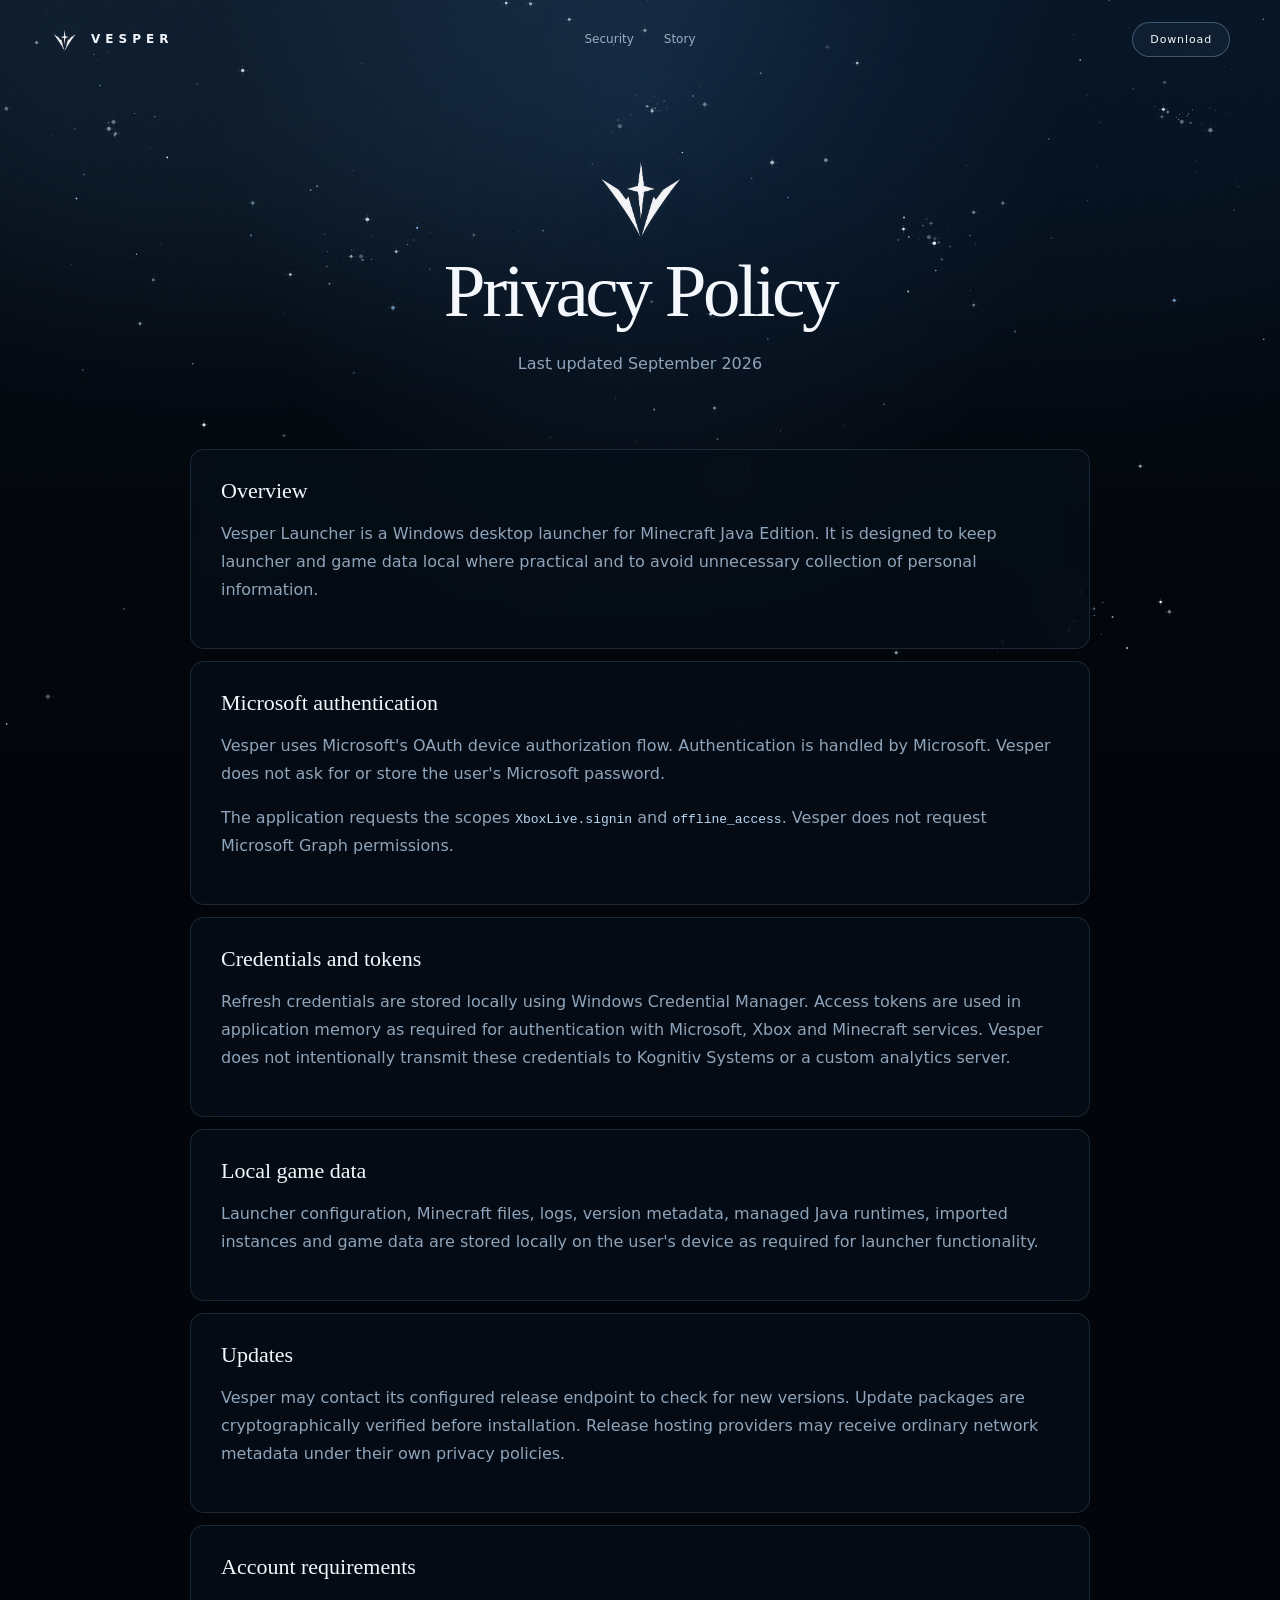
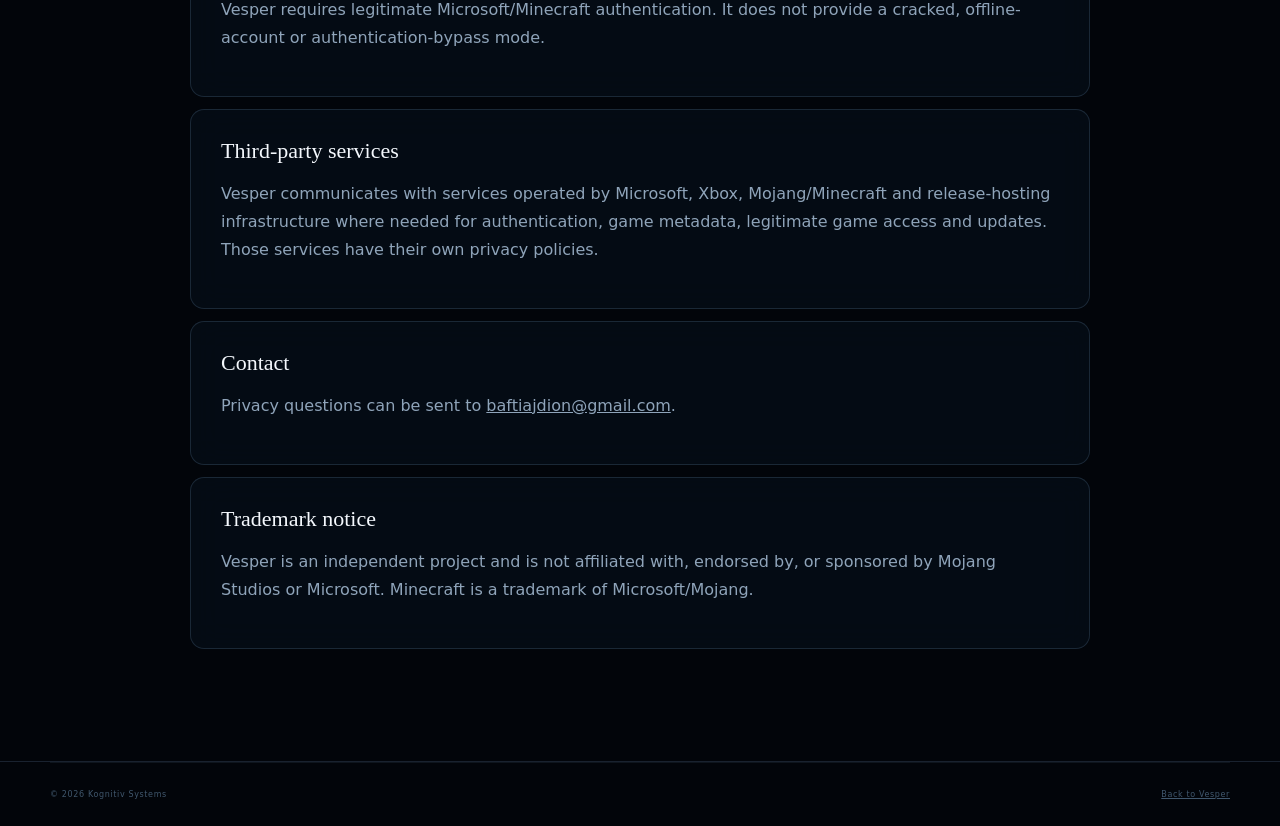
==== commit 6abe02aa: "Rebrand Vesper to Kognitiv Systems" ====
--- a/privacy.html
+++ b/privacy.html
@@ -17,7 +17,7 @@
     <div class="legal-head"><img src="assets/vesper-mark.png" alt="Vesper symbol" /><h1>Privacy Policy</h1><p>Last updated September 2026</p></div>
     <section><h2>Overview</h2><p>Vesper Launcher is a Windows desktop launcher for Minecraft Java Edition. It is designed to keep launcher and game data local where practical and to avoid unnecessary collection of personal information.</p></section>
     <section><h2>Microsoft authentication</h2><p>Vesper uses Microsoft's OAuth device authorization flow. Authentication is handled by Microsoft. Vesper does not ask for or store the user's Microsoft password.</p><p>The application requests the scopes <code>XboxLive.signin</code> and <code>offline_access</code>. Vesper does not request Microsoft Graph permissions.</p></section>
-    <section><h2>Credentials and tokens</h2><p>Refresh credentials are stored locally using Windows Credential Manager. Access tokens are used in application memory as required for authentication with Microsoft, Xbox and Minecraft services. Vesper does not intentionally transmit these credentials to AXON Studio or a custom analytics server.</p></section>
+    <section><h2>Credentials and tokens</h2><p>Refresh credentials are stored locally using Windows Credential Manager. Access tokens are used in application memory as required for authentication with Microsoft, Xbox and Minecraft services. Vesper does not intentionally transmit these credentials to Kognitiv Systems or a custom analytics server.</p></section>
     <section><h2>Local game data</h2><p>Launcher configuration, Minecraft files, logs, version metadata, managed Java runtimes, imported instances and game data are stored locally on the user's device as required for launcher functionality.</p></section>
     <section><h2>Updates</h2><p>Vesper may contact its configured release endpoint to check for new versions. Update packages are cryptographically verified before installation. Release hosting providers may receive ordinary network metadata under their own privacy policies.</p></section>
     <section><h2>Account requirements</h2><p>Vesper requires legitimate Microsoft/Minecraft authentication. It does not provide a cracked, offline-account or authentication-bypass mode.</p></section>
@@ -25,6 +25,6 @@
     <section><h2>Contact</h2><p>Privacy questions can be sent to <a href="mailto:baftiajdion@gmail.com">baftiajdion@gmail.com</a>.</p></section>
     <section><h2>Trademark notice</h2><p>Vesper is an independent project and is not affiliated with, endorsed by, or sponsored by Mojang Studios or Microsoft. Minecraft is a trademark of Microsoft/Mojang.</p></section>
   </main>
-  <footer><div class="shell footer-bottom"><span>© 2026 AXON Studio</span><span><a href="index.html">Back to Vesper</a></span></div></footer>
+  <footer><div class="shell footer-bottom"><span>© 2026 Kognitiv Systems</span><span><a href="index.html">Back to Vesper</a></span></div></footer>
 </body>
 </html>
--- a/styles.css
+++ b/styles.css
@@ -234,3 +234,122 @@
 @media (prefers-reduced-motion: reduce) {
   *,*::before,*::after { scroll-behavior:auto !important; animation-duration:.001ms !important; animation-iteration-count:1 !important; transition-duration:.001ms !important; }
 }
+
+/* v3.1 polish: visible stars, readable ticker, exact legal centering, AXON Studio close */
+body { position:relative; background:#02050a; }
+.ambient { z-index:0; }
+#starfield { z-index:1; opacity:1; }
+main, footer { position:relative; z-index:2; }
+.nav-wrap { z-index:30; }
+
+.signal-strip {
+  position:relative;
+  z-index:3;
+  -webkit-mask-image:linear-gradient(90deg,transparent 0,#000 3.5%,#000 96.5%,transparent 100%);
+  mask-image:linear-gradient(90deg,transparent 0,#000 3.5%,#000 96.5%,transparent 100%);
+}
+.signal-track { gap:0; animation-duration:46s; will-change:transform; }
+.signal-group { display:flex; align-items:center; gap:28px; flex:none; padding:0 44px 0 44px; }
+.signal-track:hover { animation-play-state:paused; }
+@keyframes ticker { from { transform:translate3d(0,0,0); } to { transform:translate3d(-50%,0,0); } }
+
+.legal-head {
+  width:100vw;
+  margin-left:calc(50% - 50vw);
+  display:flex;
+  flex-direction:column;
+  align-items:center;
+  text-align:center;
+}
+.legal-head h1 {
+  width:100%;
+  max-width:none;
+  margin:15px auto 8px;
+  text-align:center;
+}
+
+.studio-section {
+  position:relative;
+  z-index:2;
+  overflow:hidden;
+  padding:155px 0 145px;
+  border-top:1px solid var(--line);
+  background:
+    radial-gradient(circle at 16% 48%,rgba(53,113,178,.13),transparent 28%),
+    radial-gradient(circle at 84% 44%,rgba(20,69,126,.15),transparent 31%),
+    linear-gradient(180deg,rgba(3,8,14,.97),rgba(3,9,16,.99));
+}
+.studio-light {
+  position:absolute;
+  width:850px;
+  height:850px;
+  left:-280px;
+  top:50%;
+  transform:translateY(-50%);
+  border-radius:50%;
+  background:radial-gradient(circle,rgba(89,154,218,.13),transparent 62%);
+  filter:blur(10px);
+  pointer-events:none;
+}
+.studio-inner { position:relative; display:grid; grid-template-columns:1.03fr .97fr; gap:82px; align-items:center; }
+.studio-visual { position:relative; }
+.studio-frame {
+  position:relative;
+  min-height:430px;
+  display:grid;
+  place-items:center;
+  overflow:hidden;
+  border:1px solid rgba(150,204,250,.14);
+  border-radius:22px;
+  background:linear-gradient(145deg,rgba(5,16,31,.92),rgba(2,7,13,.8));
+  box-shadow:0 35px 110px rgba(0,0,0,.38), inset 0 1px rgba(255,255,255,.025);
+}
+.studio-frame::before {
+  content:"";
+  position:absolute;
+  inset:-35%;
+  background:radial-gradient(circle at 52% 48%,rgba(62,128,198,.18),transparent 35%);
+}
+.studio-frame::after {
+  content:"AXON / STUDIO";
+  position:absolute;
+  left:25px;
+  bottom:20px;
+  color:#4f6a84;
+  font-size:8px;
+  letter-spacing:.32em;
+}
+.studio-frame img {
+  position:relative;
+  z-index:1;
+  width:min(630px,92%);
+  height:auto;
+  border-radius:18px;
+  opacity:.93;
+  mix-blend-mode:screen;
+  filter:saturate(.72) contrast(1.06) brightness(1.1) drop-shadow(0 20px 50px rgba(68,137,206,.15));
+}
+.studio-copy h2 { margin:0; font-family:Georgia,"Times New Roman",serif; font-size:clamp(43px,5vw,72px); line-height:1; font-weight:400; letter-spacing:-.035em; }
+.studio-copy > p:not(.section-index) { color:var(--muted); line-height:1.8; }
+.studio-lead { margin-top:29px !important; color:#c4d5e5 !important; font-size:18px; }
+.studio-tags { display:flex; flex-wrap:wrap; gap:8px; margin-top:31px; }
+.studio-tags span { padding:8px 11px; border:1px solid var(--line); border-radius:7px; color:#7e99b3; background:rgba(110,172,226,.025); font-size:8px; letter-spacing:.18em; }
+.studio-signoff { display:flex; align-items:center; gap:12px; margin-top:31px; color:#627c94; font-size:10px; letter-spacing:.08em; }
+.studio-signoff i { width:35px; height:1px; background:linear-gradient(90deg,#7eacd5,transparent); }
+
+@media (max-width:980px) {
+  .studio-inner { grid-template-columns:1fr; gap:42px; }
+  .studio-visual { order:2; }
+  .studio-copy { order:1; }
+  .studio-frame { min-height:360px; }
+}
+@media (max-width:700px) {
+  .signal-group { gap:22px; padding-left:30px; padding-right:30px; }
+  .studio-section { padding:105px 0 95px; }
+  .studio-frame { min-height:285px; }
+  .studio-lead { font-size:16px; }
+}
+
+/* Kognitiv Systems parent-brand refinement */
+.studio-frame img { max-width:min(88%, 560px); max-height:520px; object-fit:contain; }
+.studio-frame { background:radial-gradient(circle at 50% 44%,rgba(141,188,235,.09),transparent 42%),linear-gradient(145deg,rgba(6,14,24,.96),rgba(2,7,13,.98)); }
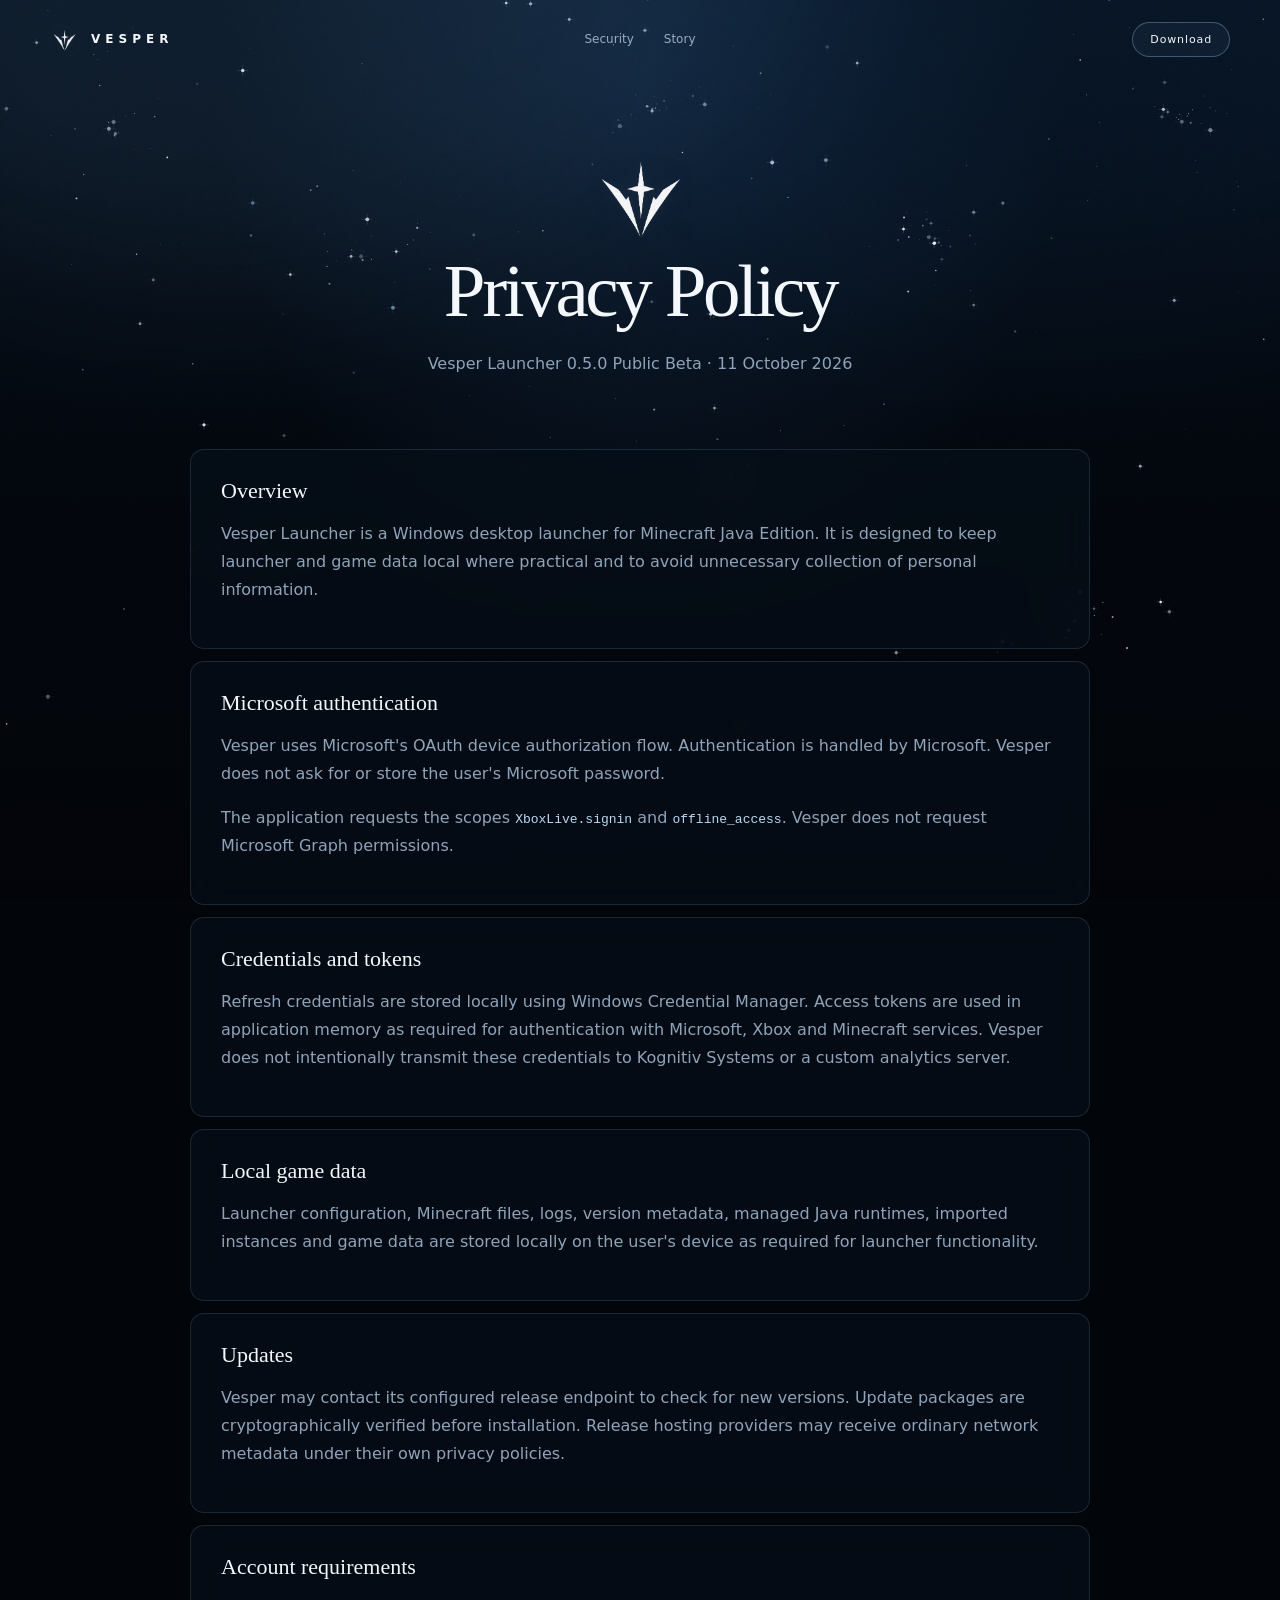
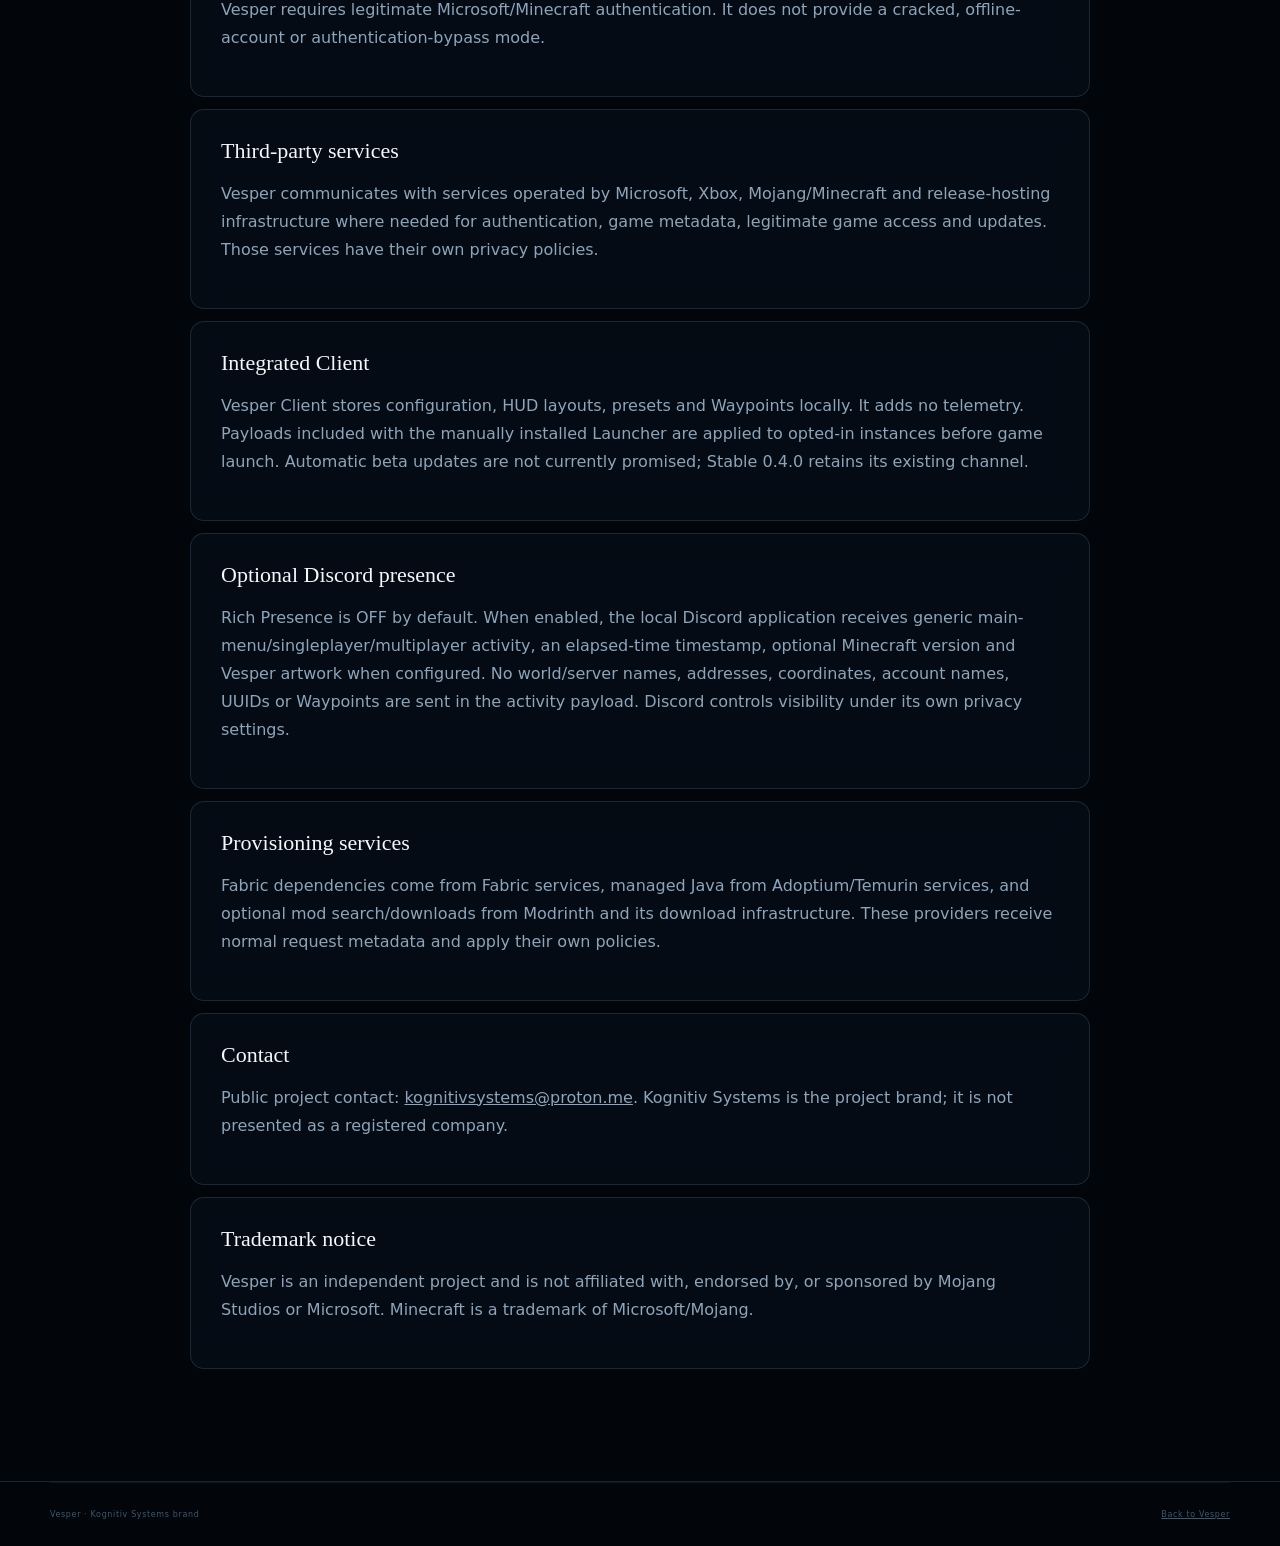
==== commit a887cd1d: "Publish verified privacy notice with public project contact" ====
--- a/privacy.html
+++ b/privacy.html
@@ -14,7 +14,7 @@
   <div class="ambient" aria-hidden="true"><div class="aurora aurora-a"></div><div class="aurora aurora-b"></div></div>
   <header class="nav-wrap nav-scrolled"><nav class="nav shell"><a class="brand" href="index.html"><img src="assets/vesper-mark.png" alt="" /><span>VESPER</span></a><div class="nav-links"><a href="index.html#security">Security</a><a href="index.html#story">Story</a></div><a class="nav-download" href="index.html#download">Download</a></nav></header>
   <main class="shell legal">
-    <div class="legal-head"><img src="assets/vesper-mark.png" alt="Vesper symbol" /><h1>Privacy Policy</h1><p>Last updated September 2026</p></div>
+    <div class="legal-head"><img src="assets/vesper-mark.png" alt="Vesper symbol" /><h1>Privacy Policy</h1><p>Vesper Launcher 0.5.0 Public Beta · 11 October 2026</p></div>
     <section><h2>Overview</h2><p>Vesper Launcher is a Windows desktop launcher for Minecraft Java Edition. It is designed to keep launcher and game data local where practical and to avoid unnecessary collection of personal information.</p></section>
     <section><h2>Microsoft authentication</h2><p>Vesper uses Microsoft's OAuth device authorization flow. Authentication is handled by Microsoft. Vesper does not ask for or store the user's Microsoft password.</p><p>The application requests the scopes <code>XboxLive.signin</code> and <code>offline_access</code>. Vesper does not request Microsoft Graph permissions.</p></section>
     <section><h2>Credentials and tokens</h2><p>Refresh credentials are stored locally using Windows Credential Manager. Access tokens are used in application memory as required for authentication with Microsoft, Xbox and Minecraft services. Vesper does not intentionally transmit these credentials to Kognitiv Systems or a custom analytics server.</p></section>
@@ -22,9 +22,13 @@
     <section><h2>Updates</h2><p>Vesper may contact its configured release endpoint to check for new versions. Update packages are cryptographically verified before installation. Release hosting providers may receive ordinary network metadata under their own privacy policies.</p></section>
     <section><h2>Account requirements</h2><p>Vesper requires legitimate Microsoft/Minecraft authentication. It does not provide a cracked, offline-account or authentication-bypass mode.</p></section>
     <section><h2>Third-party services</h2><p>Vesper communicates with services operated by Microsoft, Xbox, Mojang/Minecraft and release-hosting infrastructure where needed for authentication, game metadata, legitimate game access and updates. Those services have their own privacy policies.</p></section>
-    <section><h2>Contact</h2><p>Privacy questions can be sent to <a href="mailto:baftiajdion@gmail.com">baftiajdion@gmail.com</a>.</p></section>
+    <section><h2>Integrated Client</h2><p>Vesper Client stores configuration, HUD layouts, presets and Waypoints locally. It adds no telemetry. Payloads included with the manually installed Launcher are applied to opted-in instances before game launch. Automatic beta updates are not currently promised; Stable 0.4.0 retains its existing channel.</p></section>
+    <section><h2>Optional Discord presence</h2><p>Rich Presence is OFF by default. When enabled, the local Discord application receives generic main-menu/singleplayer/multiplayer activity, an elapsed-time timestamp, optional Minecraft version and Vesper artwork when configured. No world/server names, addresses, coordinates, account names, UUIDs or Waypoints are sent in the activity payload. Discord controls visibility under its own privacy settings.</p></section>
+    <section><h2>Provisioning services</h2><p>Fabric dependencies come from Fabric services, managed Java from Adoptium/Temurin services, and optional mod search/downloads from Modrinth and its download infrastructure. These providers receive normal request metadata and apply their own policies.</p></section>
+    <section><h2>Contact</h2><p>Public project contact: <a href="mailto:kognitivsystems@proton.me">kognitivsystems@proton.me</a>. Kognitiv Systems is the project brand; it is not presented as a registered company.</p></section>
     <section><h2>Trademark notice</h2><p>Vesper is an independent project and is not affiliated with, endorsed by, or sponsored by Mojang Studios or Microsoft. Minecraft is a trademark of Microsoft/Mojang.</p></section>
   </main>
-  <footer><div class="shell footer-bottom"><span>© 2026 Kognitiv Systems</span><span><a href="index.html">Back to Vesper</a></span></div></footer>
+  <footer><div class="shell footer-bottom"><span>Vesper · Kognitiv Systems brand</span><span><a href="index.html">Back to Vesper</a></span></div></footer>
 </body>
 </html>
+  
--- a/styles.css
+++ b/styles.css
@@ -311,7 +311,7 @@
   background:radial-gradient(circle at 52% 48%,rgba(62,128,198,.18),transparent 35%);
 }
 .studio-frame::after {
-  content:"AXON / STUDIO";
+  content:"KOGNITIV / SYSTEMS";
   position:absolute;
   left:25px;
   bottom:20px;
@@ -351,5 +351,17 @@
 }
 
 /* Kognitiv Systems parent-brand refinement */
+.download-options { display:grid; grid-template-columns:repeat(2,minmax(0,1fr)); gap:24px; width:100%; margin-top:32px; text-align:left; }
+.download-card { min-width:0; padding:28px; border:1px solid var(--line); border-radius:16px; background:rgba(5,14,24,.86); }
+.download-card h3 { margin:14px 0; font-size:22px; color:#d4e5f5; }
+.download-card p { line-height:1.7; }
+.download-card .button { max-width:100%; white-space:normal; text-align:center; }
+.channel-label { margin:0; color:#8bb9df; font-size:10px; letter-spacing:.16em; }
+.channel-status { min-height:48px; font-size:12px; color:#8da7bd; }
+.beta-card { border-color:rgba(198,168,111,.32); scroll-margin-top:100px; }
+.beta-card .channel-label { color:#d7c18e; }
+.beta-limit { font-size:13px; color:#b9ad93; }
+@media (max-width:760px) { .download-options { grid-template-columns:1fr; } .download-card { padding:22px; } }
 .studio-frame img { max-width:min(88%, 560px); max-height:520px; object-fit:contain; }
 .studio-frame { background:radial-gradient(circle at 50% 44%,rgba(141,188,235,.09),transparent 42%),linear-gradient(145deg,rgba(6,14,24,.96),rgba(2,7,13,.98)); }
+  
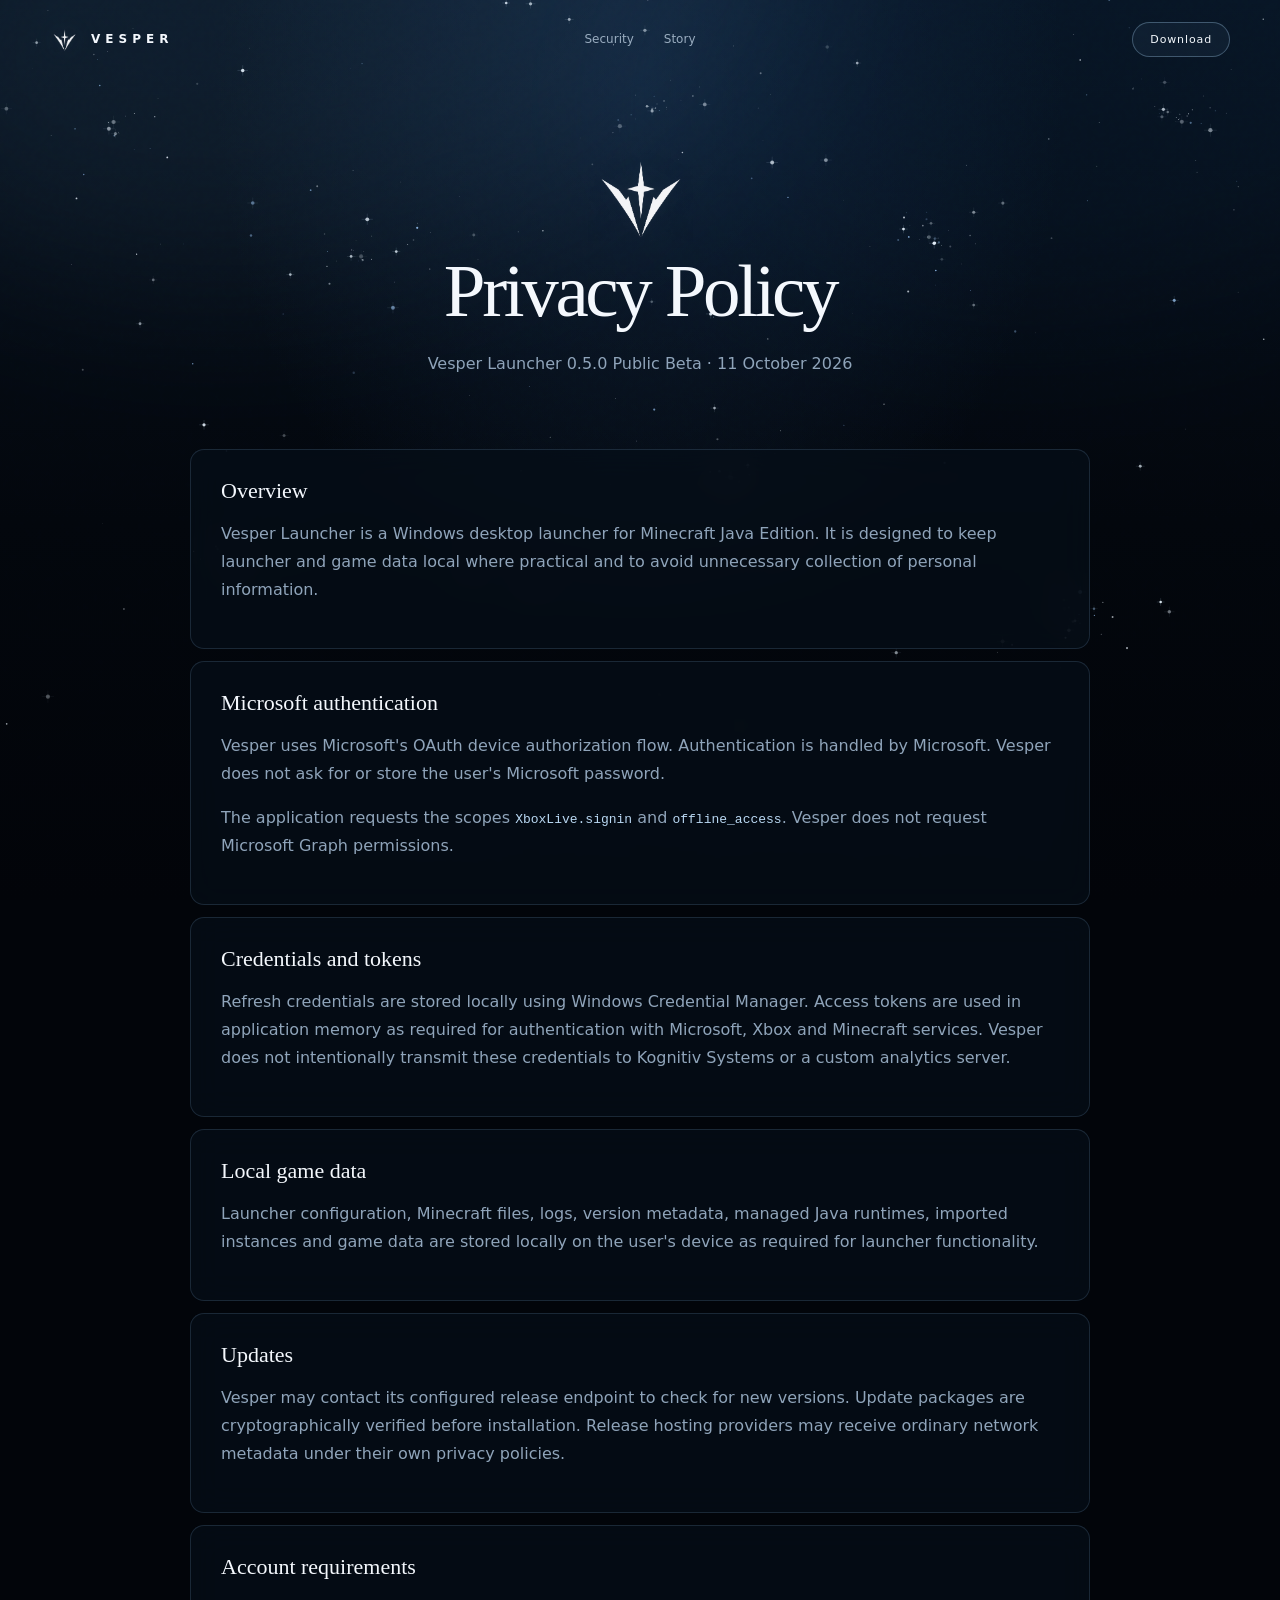
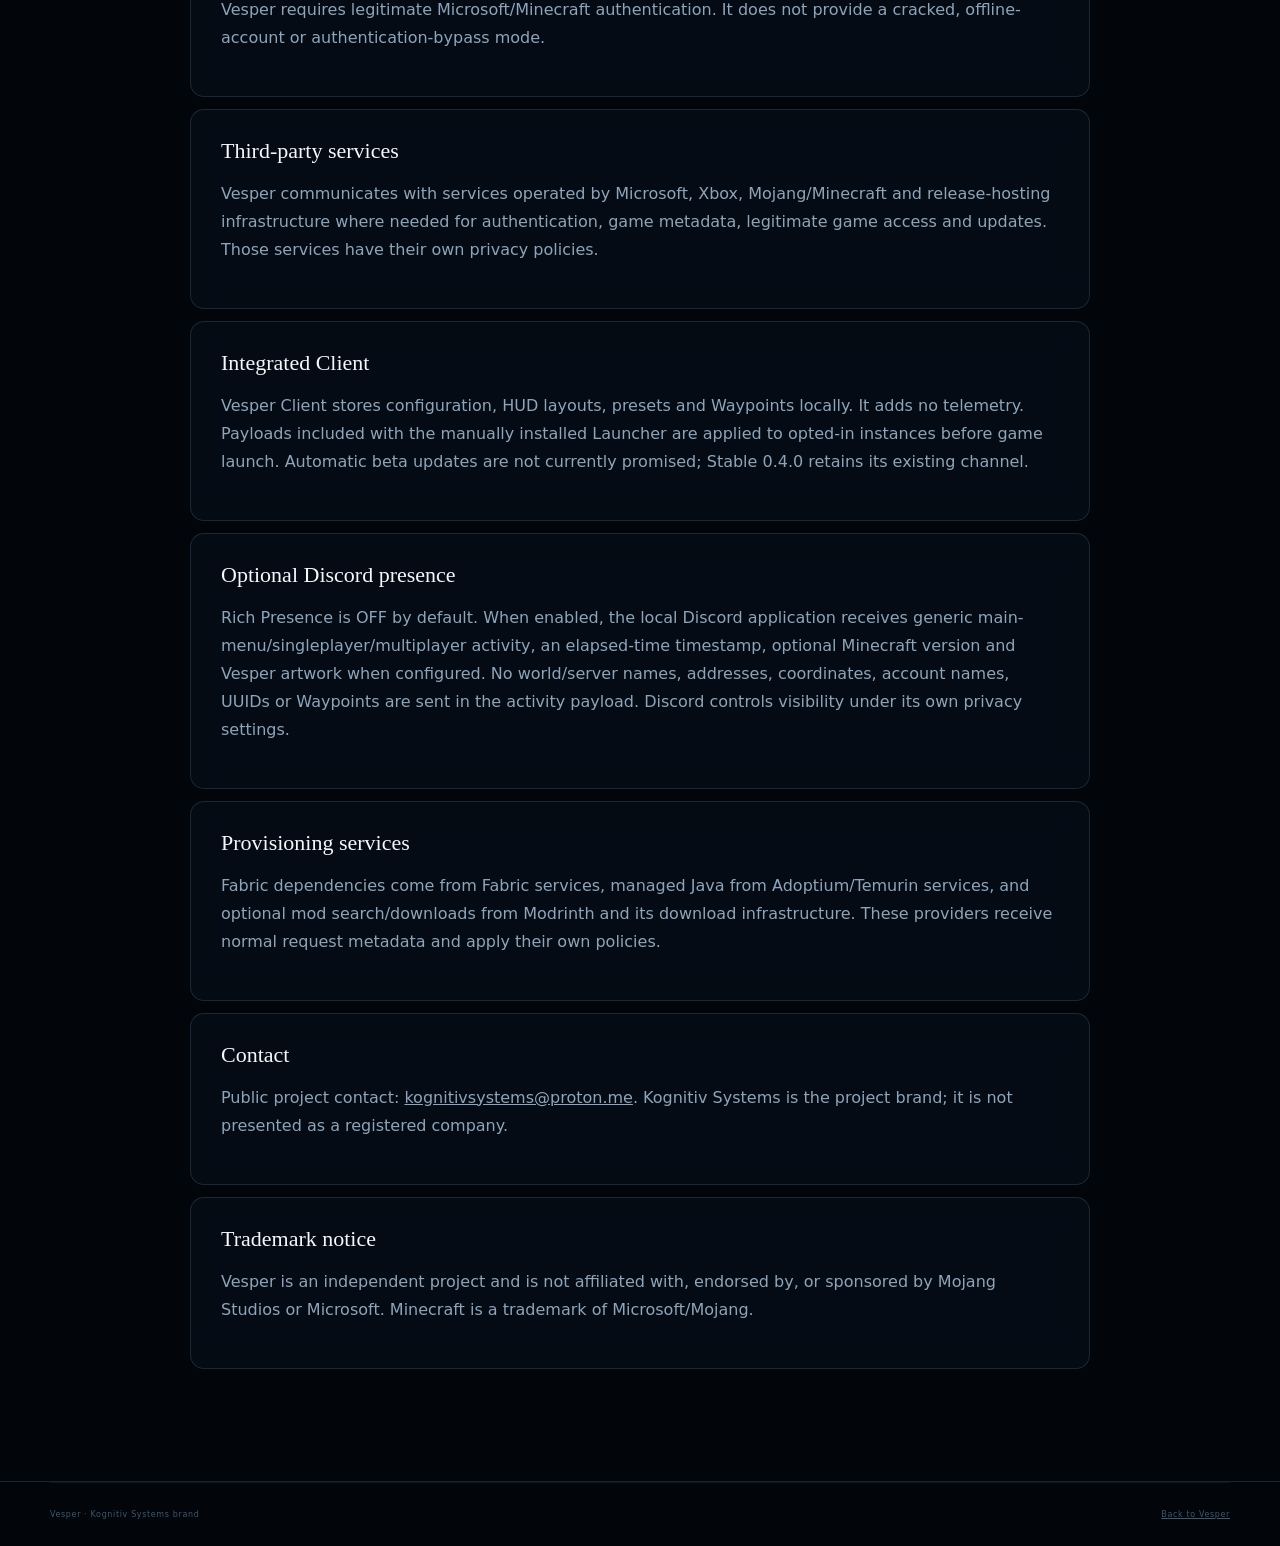
==== commit 7326b23b: "Version shared privacy page assets" ====
--- a/privacy.html
+++ b/privacy.html
@@ -6,8 +6,8 @@
   <meta name="theme-color" content="#050a12" />
   <meta name="description" content="Vesper Launcher privacy policy." />
   <title>Privacy — Vesper Launcher</title>
-  <link rel="stylesheet" href="styles.css" />
-  <script defer src="script.js"></script>
+  <link rel="stylesheet" href="styles.css?v=0.5.0" />
+  <script defer src="script.js?v=0.5.0"></script>
 </head>
 <body class="legal-page">
   <canvas id="starfield" aria-hidden="true"></canvas>
@@ -31,4 +31,3 @@
   <footer><div class="shell footer-bottom"><span>Vesper · Kognitiv Systems brand</span><span><a href="index.html">Back to Vesper</a></span></div></footer>
 </body>
 </html>
-  
